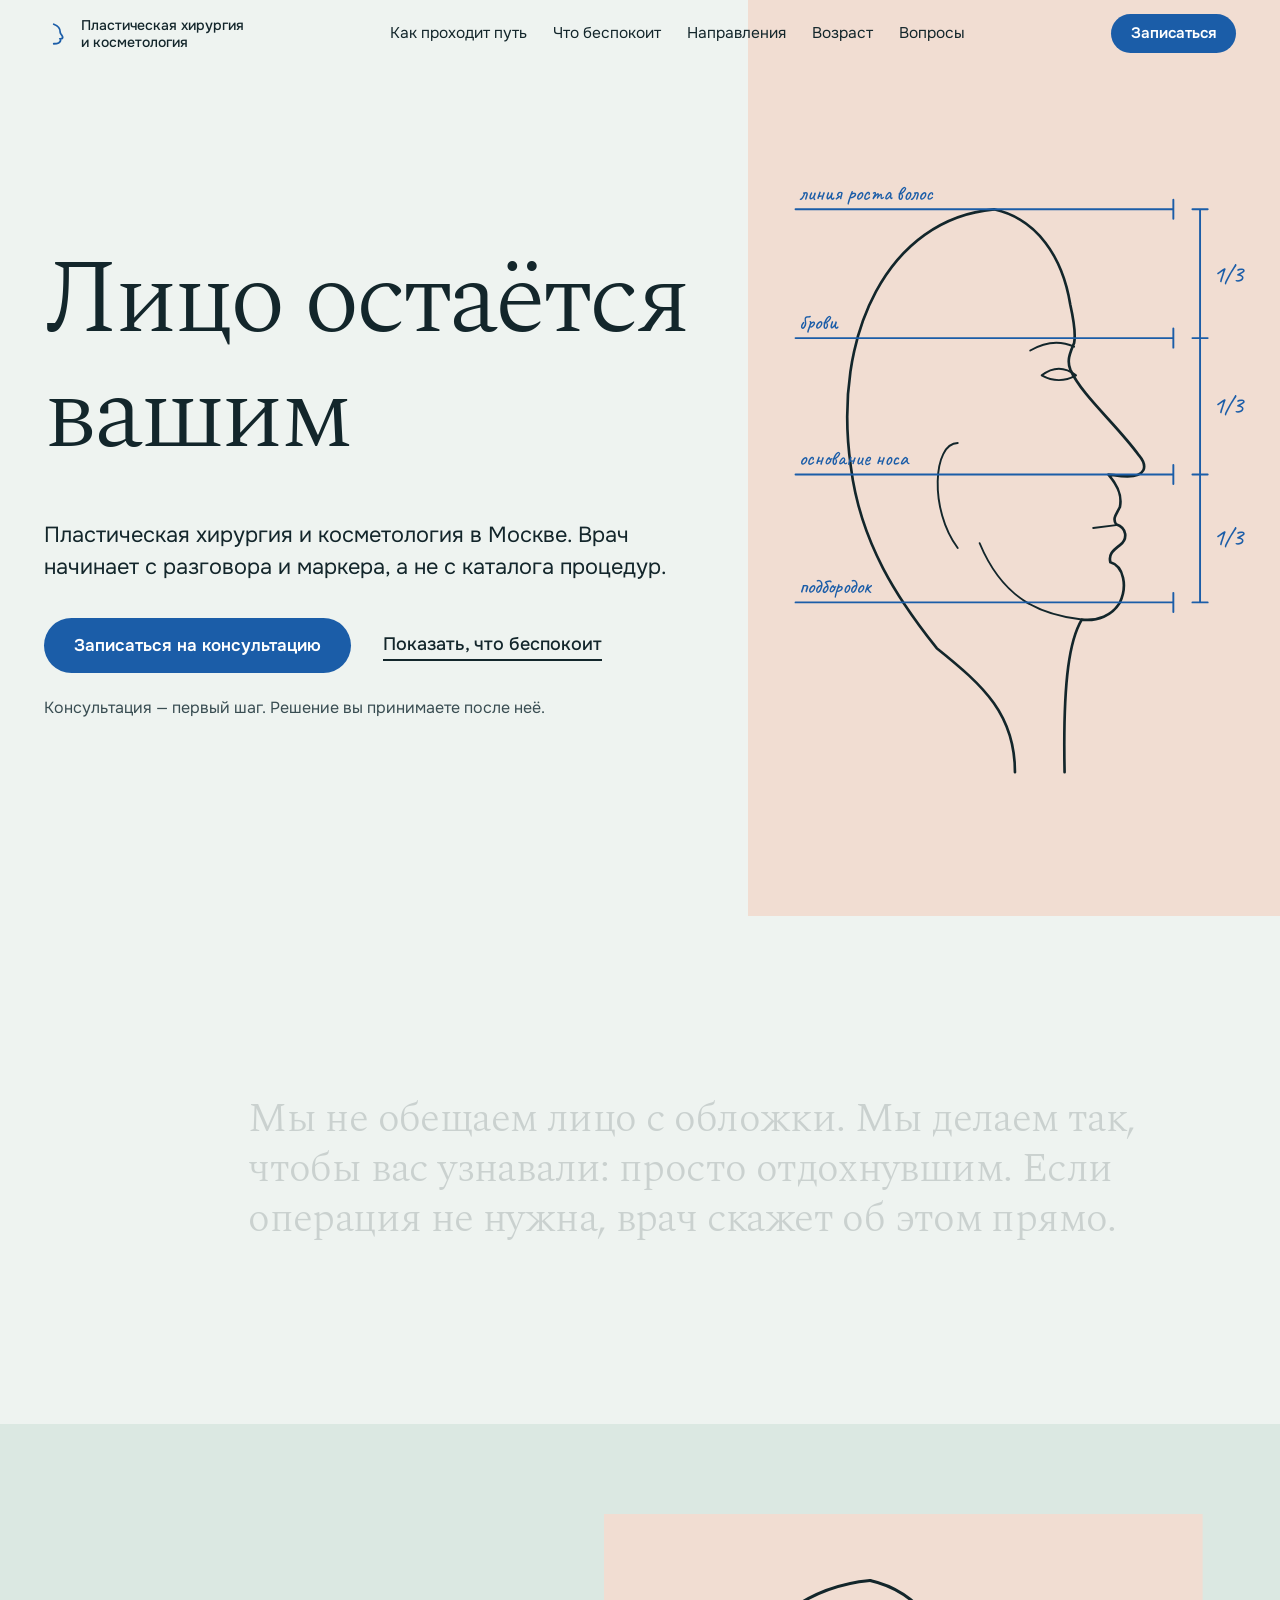
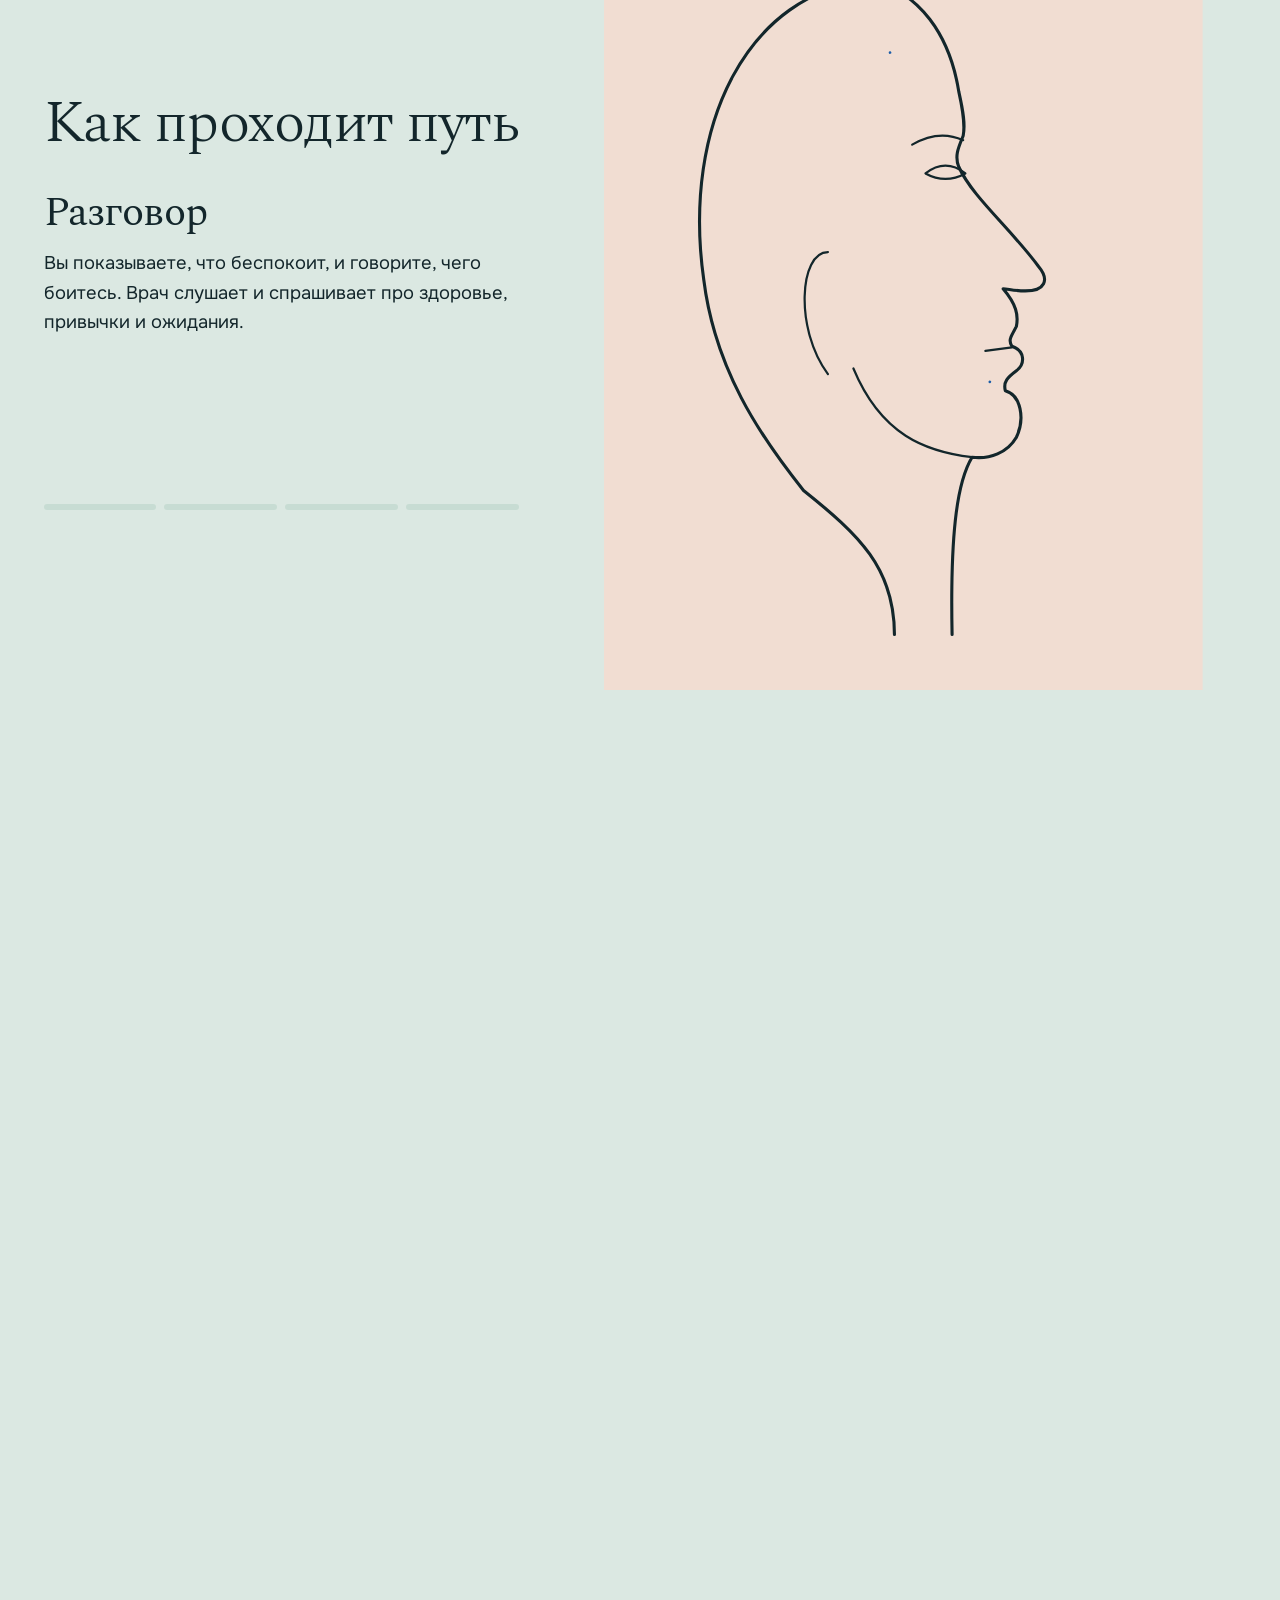
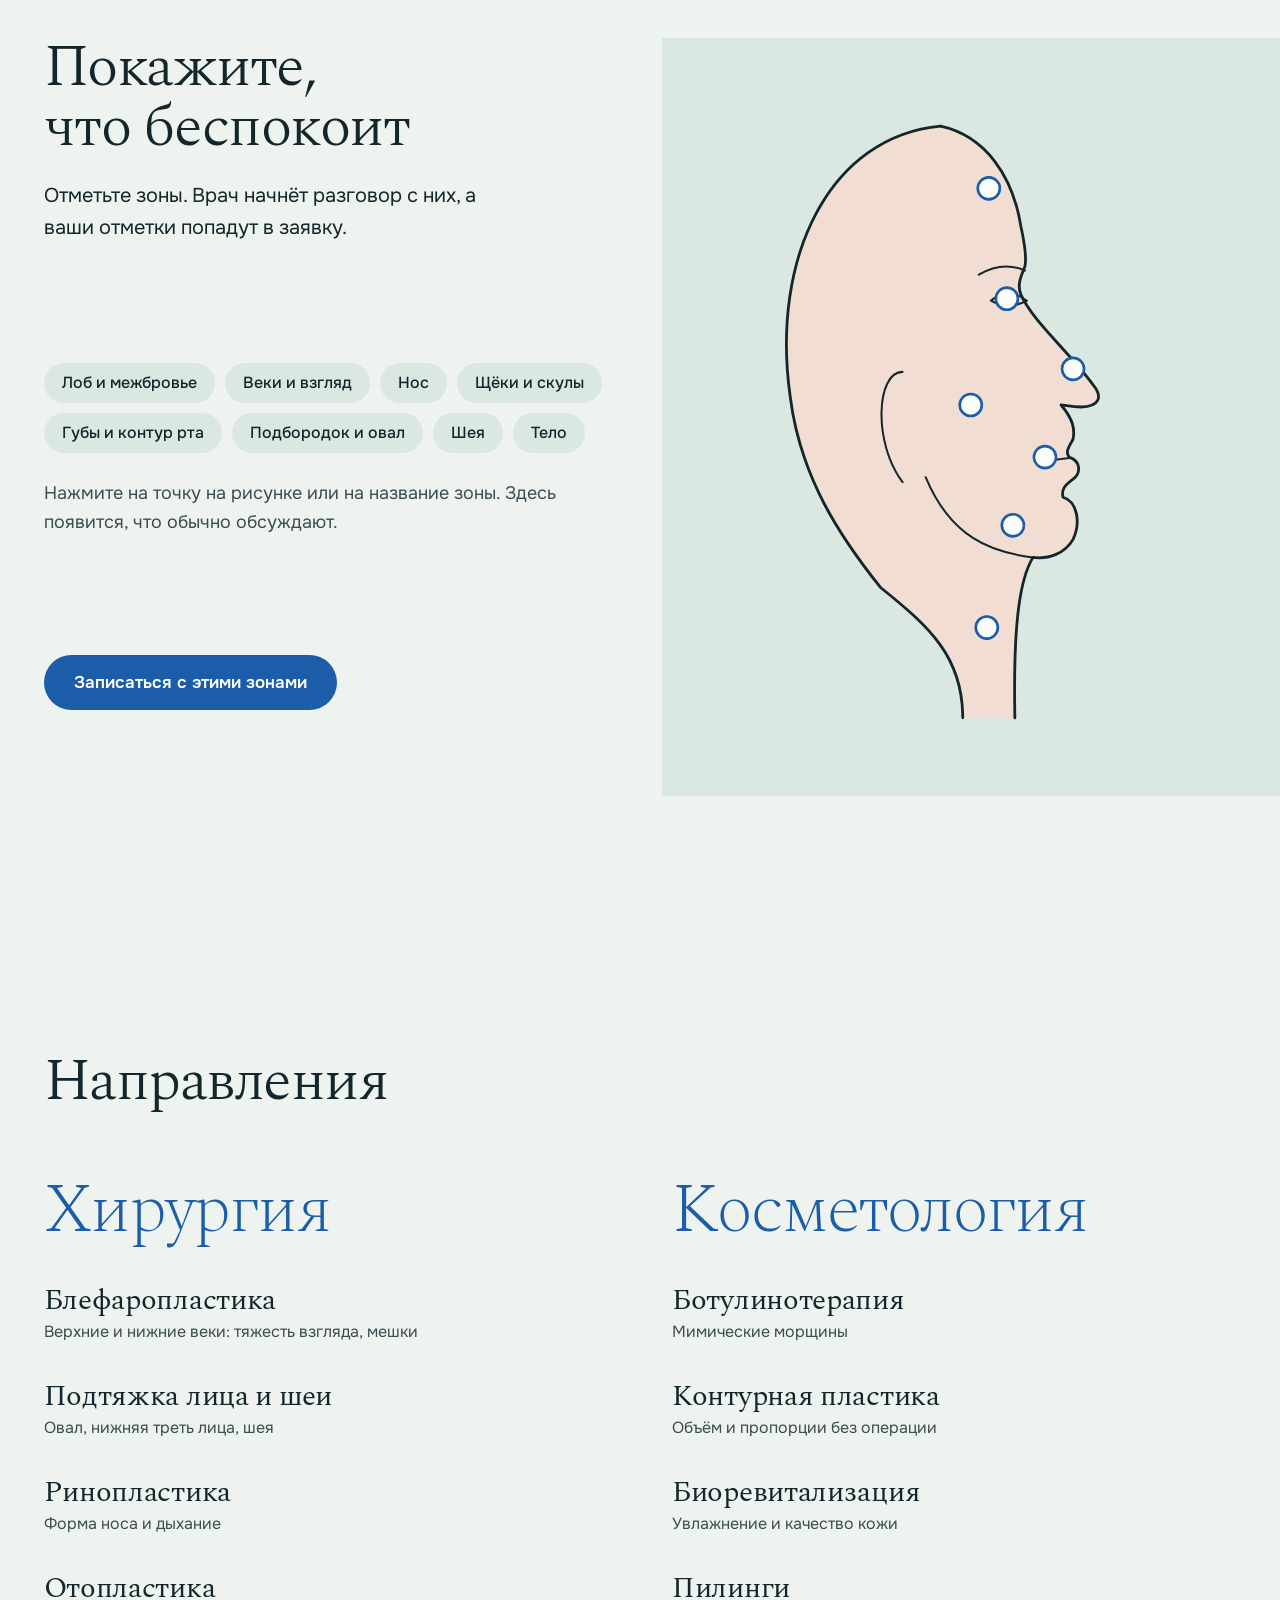
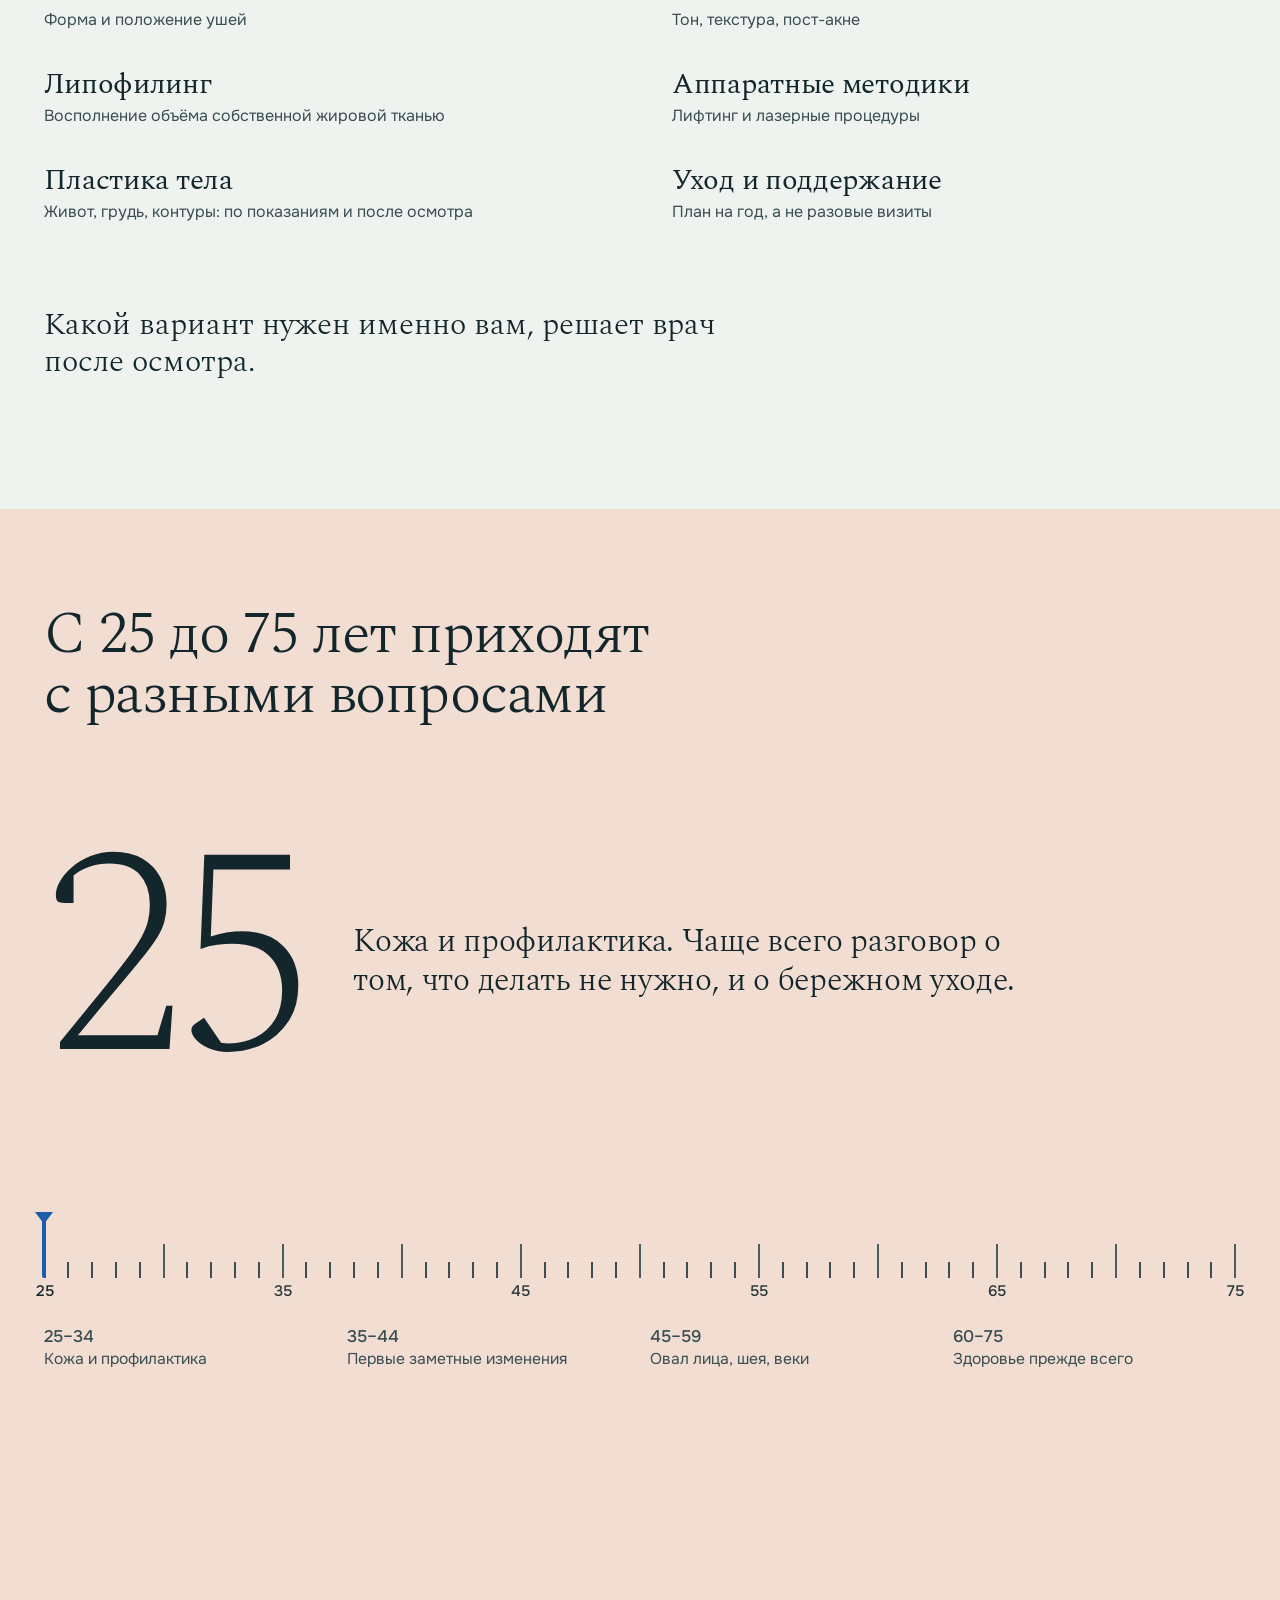
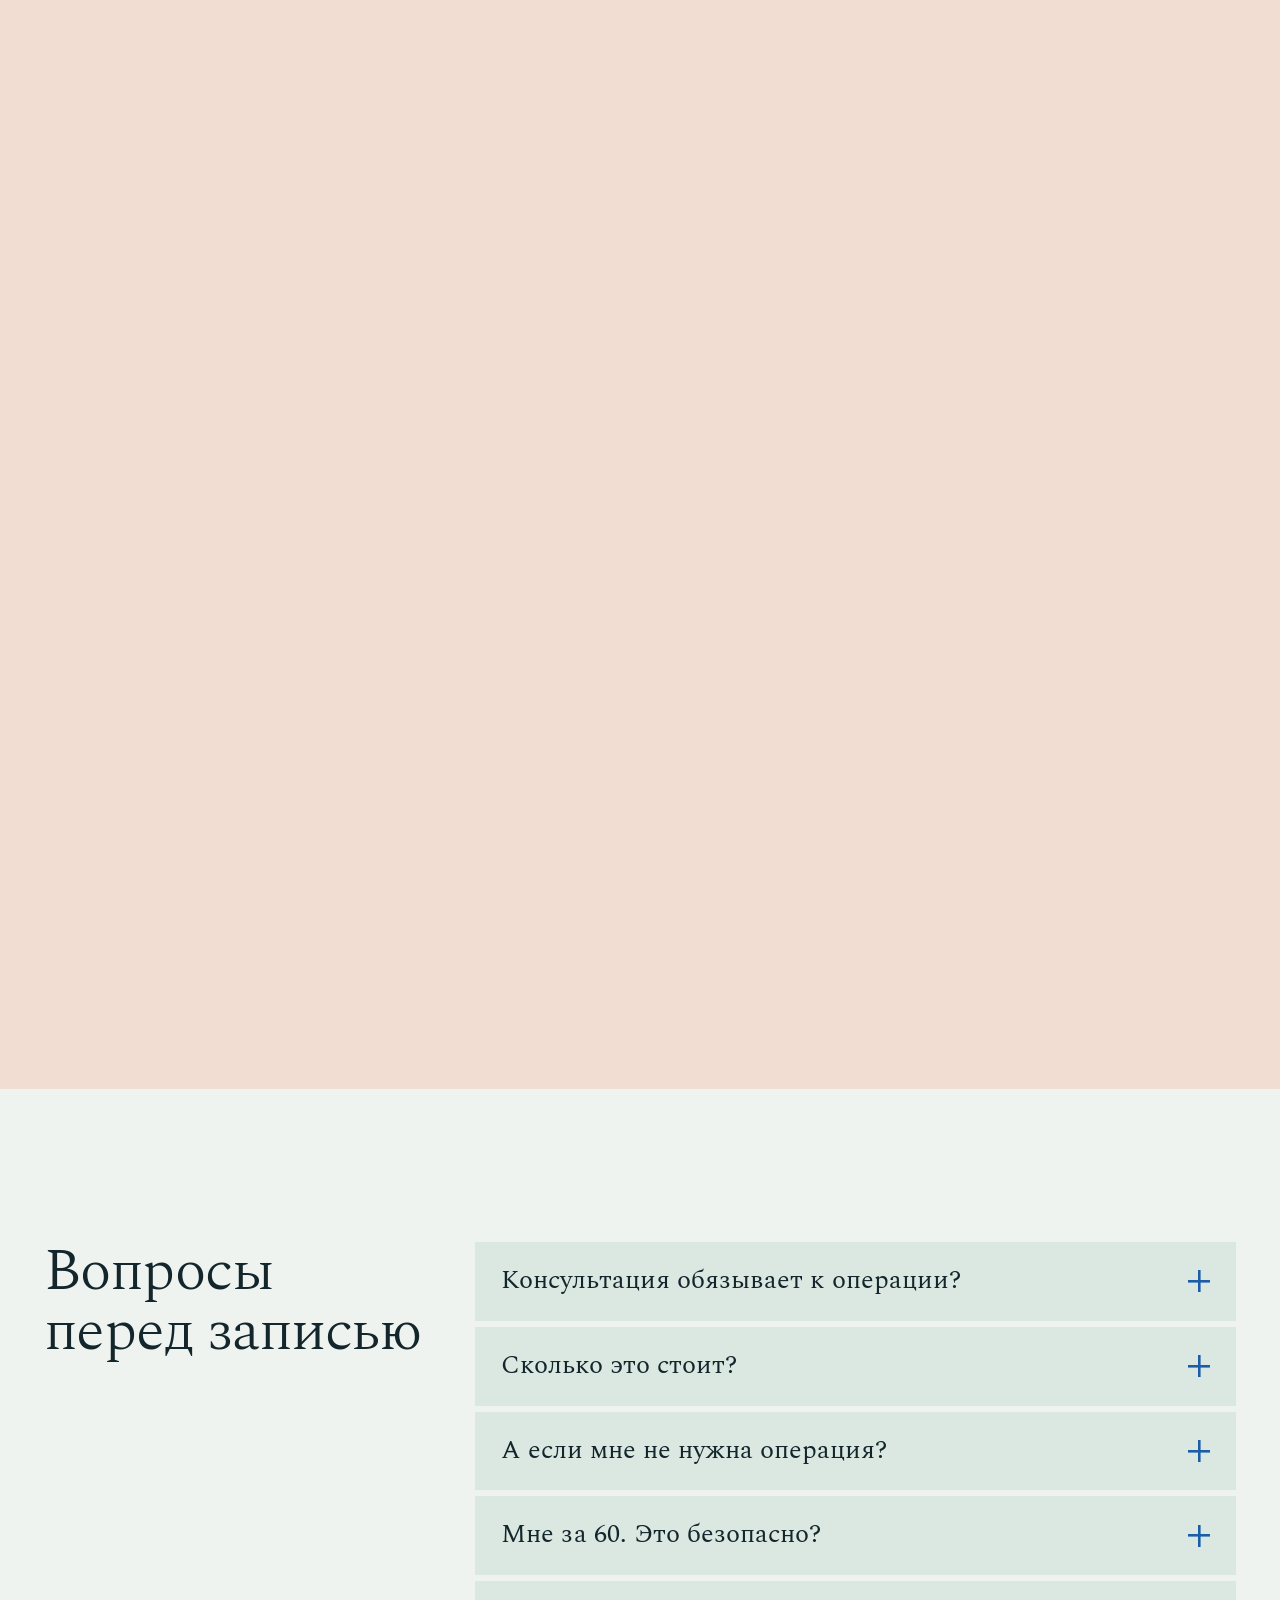
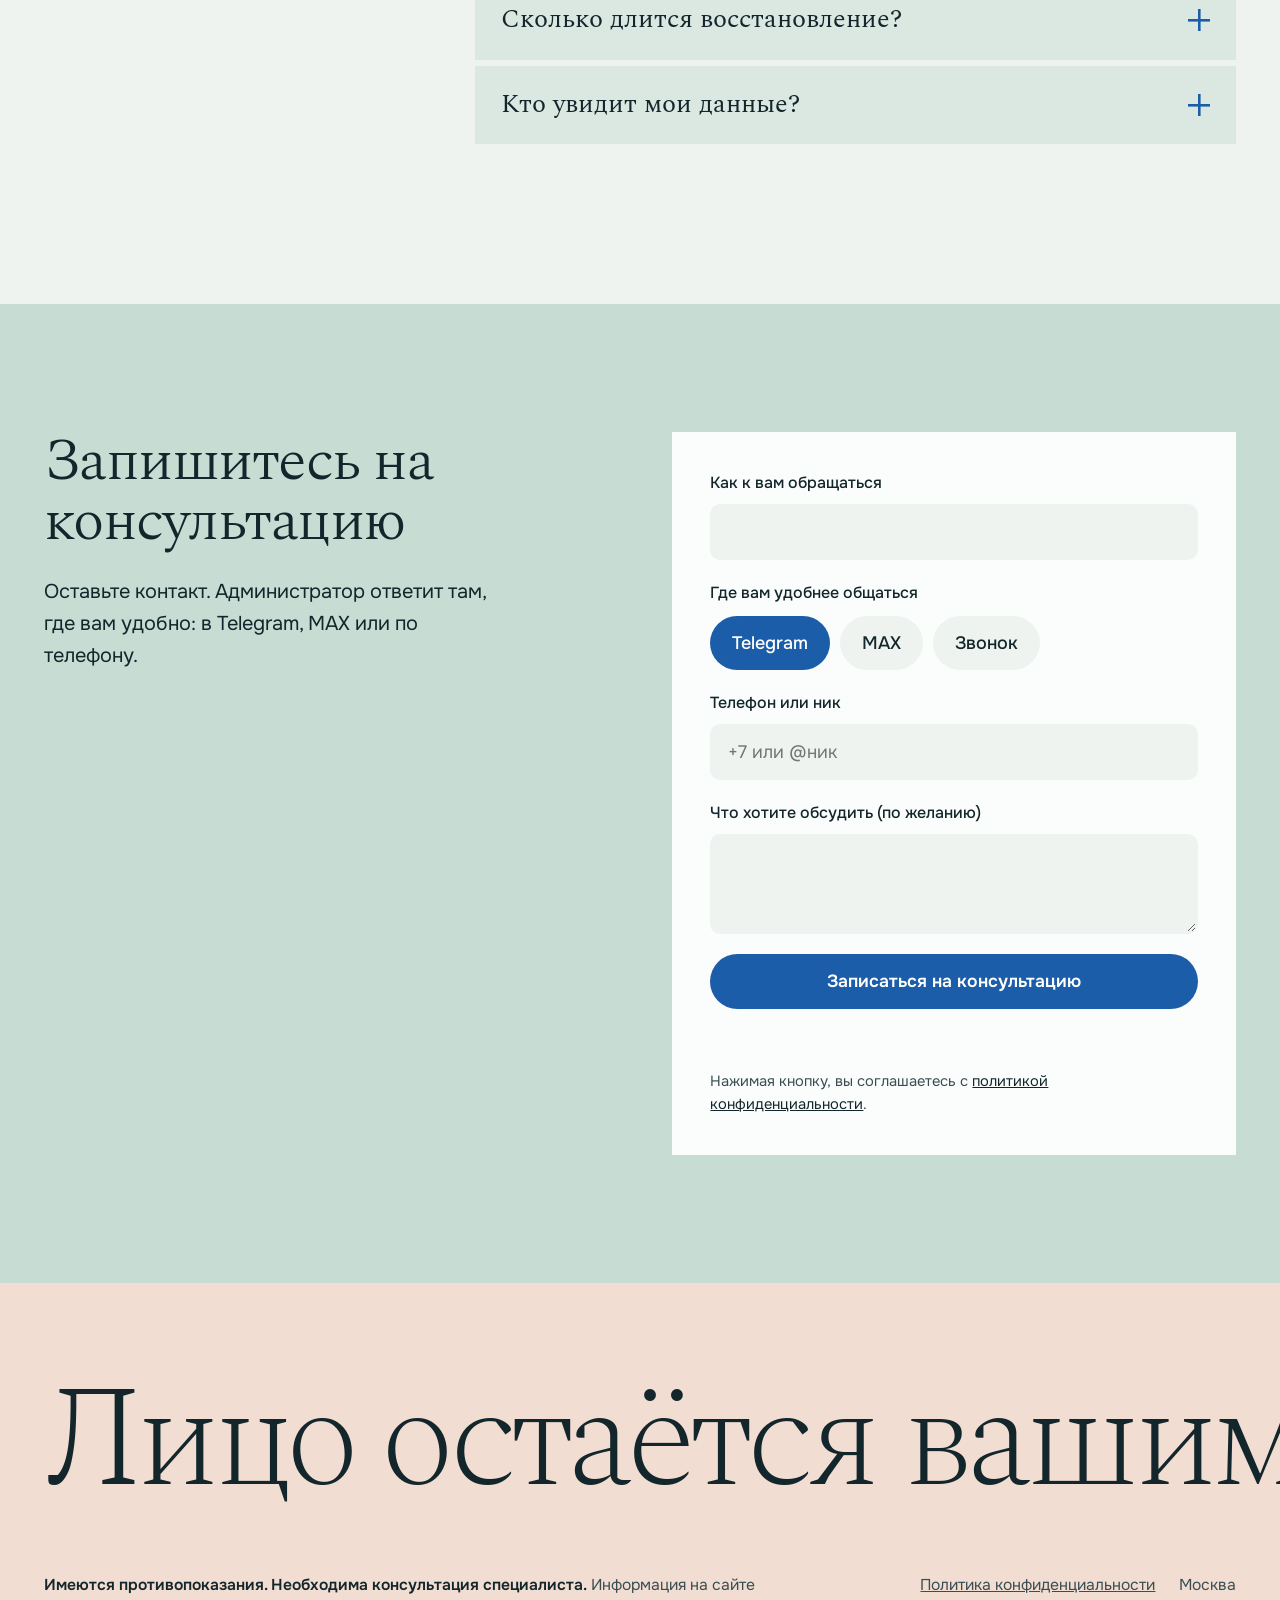
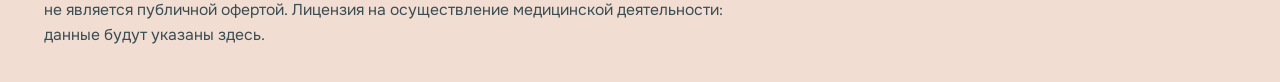
==== index.html @ 81508e89 "init: landing for plastic surgery and cosmetology, Moscow" ====
<!doctype html>
<html lang="ru">
<head>
<meta charset="utf-8">
<meta name="viewport" content="width=device-width, initial-scale=1">
<title>Пластическая хирургия и косметология в Москве</title>
<meta name="description" content="Пластическая хирургия и косметология в Москве. Консультация врача: разговор, разметка, план. Решение вы принимаете после неё. Запись в Telegram, MAX или по телефону.">
<meta property="og:title" content="Лицо остаётся вашим — пластическая хирургия и косметология, Москва">
<meta property="og:description" content="Врач начинает с разговора и маркера, а не с каталога процедур. Запишитесь на консультацию.">
<meta property="og:type" content="website">
<meta name="theme-color" content="#eef3f0">
<link rel="icon" href="data:image/svg+xml,%3Csvg xmlns='http://www.w3.org/2000/svg' viewBox='0 0 32 32'%3E%3Crect width='32' height='32' fill='%23f1ddd2'/%3E%3Cpath d='M12 4c6 2 8 6 8 10 0 2 3 4 3 6s-2 2-3 2c1 2 0 4-2 5s-4 1-6 1' fill='none' stroke='%231b5da8' stroke-width='2.4' stroke-linecap='round'/%3E%3C/svg%3E">
<link rel="preconnect" href="https://fonts.googleapis.com">
<link rel="preconnect" href="https://fonts.gstatic.com" crossorigin>
<link href="https://fonts.googleapis.com/css2?family=Caveat:wght@500&family=Onest:wght@400;500;600&family=Spectral:wght@200;300;400&display=swap" rel="stylesheet">
<link rel="stylesheet" href="styles.css">
</head>
<body>

<header class="bar" id="bar">
  <a class="bar__mark" href="#top" aria-label="Пластическая хирургия и косметология, на главную">
    <svg viewBox="0 0 32 32" width="26" height="26" aria-hidden="true"><path d="M12 4c6 2 8 6 8 10 0 2 3 4 3 6s-2 2-3 2c1 2 0 4-2 5s-4 1-6 1" fill="none" stroke="currentColor" stroke-width="2.2" stroke-linecap="round"/></svg>
    <span>Пластическая хирургия<br>и косметология</span>
  </a>
  <nav class="bar__nav" aria-label="Разделы">
    <a href="#path">Как проходит путь</a><a href="#zones">Что беспокоит</a><a href="#services">Направления</a><a href="#ages">Возраст</a><a href="#faq">Вопросы</a>
  </nav>
  <a class="btn btn--sm" href="#contact">Записаться</a>
</header>

<main>

<!-- ============ HERO ============ -->
<section class="hero" id="top">
  <div class="hero__field" aria-hidden="true"></div>
  <div class="hero__text">
    <h1 class="hero__title" aria-label="Лицо остаётся вашим">
      <span class="w"><span style="--i:0">Лицо</span></span> <span class="w"><span style="--i:1">остаётся</span></span> <span class="w"><span style="--i:2">вашим</span></span>
    </h1>
    <p class="hero__lead">Пластическая хирургия и косметология в Москве. Врач начинает с разговора и маркера, а не с каталога процедур.</p>
    <div class="hero__act">
      <a class="btn" href="#contact" data-mag>Записаться на консультацию</a>
      <a class="lnk" href="#zones">Показать, что беспокоит</a>
    </div>
    <p class="hero__fine">Консультация — первый шаг. Решение вы принимаете после неё.</p>
  </div>
  <div class="hero__fig" id="heroFig">
    <svg class="face face--hero" viewBox="60 90 540 700" role="img" aria-label="Контур профиля лица, на котором врач размечает пропорции маркером">
      <g class="skinline"><path class="ln ln--main" pathLength="1" d="M300 150 C345 160 372 200 380 250 C384 268 386 280 384 290 C380 300 376 308 380 318 C392 345 428 375 452 408 C462 420 458 430 440 430 C430 430 424 428 420 428 C432 442 434 452 432 462 C428 470 424 474 428 480 C440 484 440 496 432 502 C424 508 420 512 422 520 C436 524 440 545 432 562 C424 576 408 582 392 580 C380 600 372 640 374 740"/><path class="ln " pathLength="1" d="M300 150 C190 160 130 280 150 420 C160 500 200 560 240 610 C290 650 322 680 322 740"/><path class="ln ln--fine" pathLength="1" d="M392 580 C350 575 310 560 285 500"/><path class="ln ln--fine" pathLength="1" d="M262 395 C236 395 232 465 262 505"/><path class="ln ln--fine" pathLength="1" d="M350 324 q18 -14 36 0 q-18 10 -36 0"/><path class="ln ln--fine" pathLength="1" d="M338 298 q24 -14 46 -4"/><path class="ln ln--fine" pathLength="1" d="M404 484 L428 481"/></g>
      <g class="marks" fill="none" stroke="var(--marker)" stroke-width="2" stroke-linecap="round">
        <g class="m m1"><path class="d" pathLength="1" d="M92 150H488M488 140v20"/><text x="96" y="140">линия роста волос</text></g>
        <g class="m m2"><path class="d" pathLength="1" d="M92 285H488M488 275v20"/><text x="96" y="275">брови</text></g>
        <g class="m m3"><path class="d" pathLength="1" d="M92 428H488M488 418v20"/><text x="96" y="418">основание носа</text></g>
        <g class="m m4"><path class="d" pathLength="1" d="M92 562H488M488 552v20"/><text x="96" y="552">подбородок</text></g>
        <g class="m m5"><path class="d" pathLength="1" d="M516 150V562M508 150h16M508 285h16M508 428h16M508 562h16"/>
          <text x="530" y="226" class="nt">1/3</text><text x="530" y="364" class="nt">1/3</text><text x="530" y="502" class="nt">1/3</text></g>
      </g>
    </svg>
  </div>
</section>

<!-- ============ MANIFEST ============ -->
<section class="manifest" aria-label="Подход">
  <p class="manifest__text" id="manifest">Мы не обещаем лицо с обложки. Мы делаем так, чтобы вас узнавали: просто отдохнувшим. Если операция не нужна, врач скажет об этом прямо.</p>
</section>

<!-- ============ PATH (pinned scene) ============ -->
<section class="path" id="path" aria-labelledby="pathH">
  <div class="path__stick">
    <div class="path__txt">
      <h2 id="pathH" class="h2">Как проходит путь</h2>
      <ol class="psteps" id="psteps">
        <li class="pstep on" data-i="0"><h3>Разговор</h3><p>Вы показываете, что беспокоит, и говорите, чего боитесь. Врач слушает и спрашивает про здоровье, привычки и ожидания.</p></li>
        <li class="pstep" data-i="1"><h3>Разметка и план</h3><p>Врач оценивает пропорции лица и рисует маркером, что и как можно изменить. Вы видите план до решения. Если подойдёт более мягкий вариант, врач предложит его.</p></li>
        <li class="pstep" data-i="2"><h3>Операция или процедура</h3><p>Доступы по возможности прячем в естественных складках. Подробности зависят от вмешательства, их объясняет врач на консультации.</p></li>
        <li class="pstep" data-i="3"><h3>Восстановление</h3><p>После вмешательства врач назначает осмотры и остаётся на связи. Вы знаете, что можно и чего нельзя, и к кому идти с вопросом.</p></li>
      </ol>
      <div class="pnav" id="pnav" aria-hidden="true"><i></i><i></i><i></i><i></i></div>
    </div>
    <div class="path__fig">
      <svg class="face face--path" viewBox="60 90 540 700" role="img" aria-label="Профиль лица с пометками врача: что беспокоит, разметка, места доступа, график осмотров">
        <rect class="pskin" x="60" y="90" width="540" height="700"/>
        <g class="skinline"><path class="ln ln--main" pathLength="1" d="M300 150 C345 160 372 200 380 250 C384 268 386 280 384 290 C380 300 376 308 380 318 C392 345 428 375 452 408 C462 420 458 430 440 430 C430 430 424 428 420 428 C432 442 434 452 432 462 C428 470 424 474 428 480 C440 484 440 496 432 502 C424 508 420 512 422 520 C436 524 440 545 432 562 C424 576 408 582 392 580 C380 600 372 640 374 740"/><path class="ln " pathLength="1" d="M300 150 C190 160 130 280 150 420 C160 500 200 560 240 610 C290 650 322 680 322 740"/><path class="ln ln--fine" pathLength="1" d="M392 580 C350 575 310 560 285 500"/><path class="ln ln--fine" pathLength="1" d="M262 395 C236 395 232 465 262 505"/><path class="ln ln--fine" pathLength="1" d="M350 324 q18 -14 36 0 q-18 10 -36 0"/><path class="ln ln--fine" pathLength="1" d="M338 298 q24 -14 46 -4"/><path class="ln ln--fine" pathLength="1" d="M404 484 L428 481"/></g>
        <g fill="none" stroke="var(--marker)" stroke-width="2.4" stroke-linecap="round" stroke-linejoin="round">
          <!-- шаг 1: что беспокоит -->
          <g class="ov" data-k="0">
            <path class="d" pathLength="1" d="M318 215c-30 4-52 30-46 52 6 20 50 24 92 18 40-6 48-30 34-48-14-18-56-30-80-22z"/>
            <path class="d" pathLength="1" d="M356 520c-26 14-18 56 14 70 30 12 62-6 62-38 0-22-14-34-24-40"/>
            <path class="d" pathLength="1" d="M236 308C190 296 160 280 138 252"/><path class="d" pathLength="1" d="M138 252l4 22M138 252l22 6"/>
            <text class="nt" x="86" y="238">вот это</text>
            <text class="nt" x="86" y="262">беспокоит</text>
          </g>
          <!-- шаг 2: разметка -->
          <g class="ov" data-k="1">
            <path class="d" pathLength="1" d="M92 150H488M92 285H488M92 428H488M92 562H488"/>
            <path class="d" pathLength="1" d="M380 318L404 760"/>
            <path class="d" pathLength="1" d="M360 540C330 500 318 450 330 390"/><path class="d" pathLength="1" d="M330 390l-4 20M330 390l16 12"/>
            <path class="d" pathLength="1" d="M404 584C380 590 350 580 320 560"/>
            <text class="nt" x="96" y="418">вектор подъёма</text>
            <text class="nt" x="440" y="640">ось профиля</text>
          </g>
          <!-- шаг 3: места доступа -->
          <g class="ov" data-k="2" stroke-width="3.4">
            <path class="d" pathLength="1" d="M344 303c14-10 30-12 46-4"/>
            <path class="d" pathLength="1" d="M270 392c-12 20-14 60 0 96"/>
            <path class="d" pathLength="1" d="M352 590c18 4 34 4 48-2"/>
            <path class="d" pathLength="1" stroke-width="1.8" d="M268 470H150M344 296L214 196M376 592L214 690"/>
            <text class="nt" x="84" y="498">за ухом</text>
            <text class="nt" x="96" y="186">в складке века</text>
            <text class="nt" x="104" y="716">под подбородком</text>
          </g>
          <!-- шаг 4: восстановление -->
          <g class="ov" data-k="3">
            <path class="d" pathLength="1" d="M96 744H560"/>
            <path class="d" pathLength="1" d="M112 732v24M268 732v24M424 732v24M552 732v24"/>
            <text class="nt" x="104" y="722">первые дни</text>
            <text class="nt" x="250" y="722">две недели</text>
            <text class="nt" x="410" y="722">месяц</text>
            <text class="nt" x="520" y="722">позже</text>
            <text class="nt" x="104" y="782">осмотры по плану врача</text>
          </g>
        </g>
      </svg>
    </div>
  </div>
</section>

<!-- ============ ZONES (live) ============ -->
<section class="zones" id="zones" aria-labelledby="zonesH">
  <div class="zones__intro">
    <h2 id="zonesH" class="h2">Покажите, что беспокоит</h2>
    <p class="lede">Отметьте зоны. Врач начнёт разговор с них, а ваши отметки попадут в заявку.</p>
  </div>
  <div class="zones__map">
    <svg class="face face--zones" viewBox="60 90 540 700" role="group" aria-label="Карта зон лица">
      <path class="skinfill" d="M300 150 C345 160 372 200 380 250 C384 268 386 280 384 290 C380 300 376 308 380 318 C392 345 428 375 452 408 C462 420 458 430 440 430 C430 430 424 428 420 428 C432 442 434 452 432 462 C428 470 424 474 428 480 C440 484 440 496 432 502 C424 508 420 512 422 520 C436 524 440 545 432 562 C424 576 408 582 392 580 C380 600 372 640 374 740 L322 740 C322 680 290 650 240 610 C200 560 160 500 150 420 C130 280 190 160 300 150Z"/>
      <g class="skinline"><path class="ln ln--main" pathLength="1" d="M300 150 C345 160 372 200 380 250 C384 268 386 280 384 290 C380 300 376 308 380 318 C392 345 428 375 452 408 C462 420 458 430 440 430 C430 430 424 428 420 428 C432 442 434 452 432 462 C428 470 424 474 428 480 C440 484 440 496 432 502 C424 508 420 512 422 520 C436 524 440 545 432 562 C424 576 408 582 392 580 C380 600 372 640 374 740"/><path class="ln " pathLength="1" d="M300 150 C190 160 130 280 150 420 C160 500 200 560 240 610 C290 650 322 680 322 740"/><path class="ln ln--fine" pathLength="1" d="M392 580 C350 575 310 560 285 500"/><path class="ln ln--fine" pathLength="1" d="M262 395 C236 395 232 465 262 505"/><path class="ln ln--fine" pathLength="1" d="M350 324 q18 -14 36 0 q-18 10 -36 0"/><path class="ln ln--fine" pathLength="1" d="M338 298 q24 -14 46 -4"/><path class="ln ln--fine" pathLength="1" d="M404 484 L428 481"/></g>
      <g id="hot"></g>
    </svg>
  </div>
  <div class="zones__panel">
    <div class="chips" id="chips" role="group" aria-label="Зоны"></div>
    <div class="zinfo" id="zinfo" aria-live="polite"></div>
    <a class="btn" href="#contact" id="zgo">Записаться с этими зонами</a>
  </div>
</section>

<!-- ============ SERVICES ============ -->
<section class="services" id="services" aria-labelledby="srvH">
  <h2 id="srvH" class="h2 services__h">Направления</h2>
  <div class="srv srv--a">
    <h3 class="srv__t">Хирургия</h3>
    <ul class="rows">
      <li><span class="rt">Блефаропластика</span><span class="rd">Верхние и нижние веки: тяжесть взгляда, мешки</span></li>
      <li><span class="rt">Подтяжка лица и шеи</span><span class="rd">Овал, нижняя треть лица, шея</span></li>
      <li><span class="rt">Ринопластика</span><span class="rd">Форма носа и дыхание</span></li>
      <li><span class="rt">Отопластика</span><span class="rd">Форма и положение ушей</span></li>
      <li><span class="rt">Липофилинг</span><span class="rd">Восполнение объёма собственной жировой тканью</span></li>
      <li><span class="rt">Пластика тела</span><span class="rd">Живот, грудь, контуры: по показаниям и после осмотра</span></li>
    </ul>
  </div>
  <div class="srv srv--b">
    <h3 class="srv__t">Косметология</h3>
    <ul class="rows">
      <li><span class="rt">Ботулинотерапия</span><span class="rd">Мимические морщины</span></li>
      <li><span class="rt">Контурная пластика</span><span class="rd">Объём и пропорции без операции</span></li>
      <li><span class="rt">Биоревитализация</span><span class="rd">Увлажнение и качество кожи</span></li>
      <li><span class="rt">Пилинги</span><span class="rd">Тон, текстура, пост-акне</span></li>
      <li><span class="rt">Аппаратные методики</span><span class="rd">Лифтинг и лазерные процедуры</span></li>
      <li><span class="rt">Уход и поддержание</span><span class="rd">План на год, а не разовые визиты</span></li>
    </ul>
  </div>
  <p class="services__note">Какой вариант нужен именно вам, решает врач после осмотра.</p>
</section>

<!-- ============ AGES (scroll ruler) ============ -->
<section class="ages" id="ages" aria-labelledby="agesH">
  <div class="ages__stick">
    <h2 id="agesH" class="h2 ages__h">С 25 до 75 лет приходят с разными вопросами</h2>
    <div class="ages__body">
      <p class="ages__num" id="agesNum" aria-hidden="true">25</p>
      <div class="ages__says" id="agesSays">
        <p class="ages__t" id="agesT"></p>
      </div>
    </div>
    <div class="ruler" id="ruler" aria-hidden="true"><div class="ruler__ticks" id="ticks"></div><div class="ruler__needle" id="needle"></div></div>
    <ul class="ages__list">
      <li><b>25–34</b> Кожа и профилактика</li>
      <li><b>35–44</b> Первые заметные изменения</li>
      <li><b>45–59</b> Овал лица, шея, веки</li>
      <li><b>60–75</b> Здоровье прежде всего</li>
    </ul>
  </div>
</section>

<!-- ============ FAQ ============ -->
<section class="faq" id="faq" aria-labelledby="faqH">
  <h2 id="faqH" class="h2">Вопросы перед записью</h2>
  <div class="faq__list">
    <details><summary>Консультация обязывает к операции?</summary><p>Нет. Врач осматривает, объясняет варианты и называет стоимость. Решение вы принимаете сами, и торопиться не нужно.</p></details>
    <details><summary>Сколько это стоит?</summary><p>Стоимость зависит от объёма работы и называется после осмотра. Цену «по фотографии» мы не называем: без осмотра она будет неточной.</p></details>
    <details><summary>А если мне не нужна операция?</summary><p>Врач скажет об этом прямо. Часто достаточно косметологии, наблюдения или просто другого ухода.</p></details>
    <details><summary>Мне за 60. Это безопасно?</summary><p>Перед любым вмешательством врач оценивает здоровье и при необходимости просит пройти обследование. Возраст сам по себе не повод отказывать, но и не повод спешить.</p></details>
    <details><summary>Сколько длится восстановление?</summary><p>Это зависит от вмешательства и от вас. На консультации врач объяснит, сколько времени стоит запланировать и какие ограничения будут.</p></details>
    <details><summary>Кто увидит мои данные?</summary><p>Только врач и администратор. Фотографии пациентов не публикуются без письменного согласия.</p></details>
  </div>
</section>

<!-- ============ CONTACT ============ -->
<section class="contact" id="contact" aria-labelledby="contactH">
  <div class="contact__l">
    <h2 id="contactH" class="h2">Запишитесь на консультацию</h2>
    <p class="lede">Оставьте контакт. Администратор ответит там, где вам удобно: в Telegram, MAX или по телефону.</p>
    <p class="zsum" id="zsum" hidden></p>
  </div>
  <form class="form" id="leadForm" novalidate>
    <input type="text" name="_gotcha" style="display:none" tabindex="-1" autocomplete="off">
    <input type="hidden" name="zones" id="zonesField">
    <label class="fld"><span>Как к вам обращаться</span><input type="text" name="name" required autocomplete="given-name"></label>
    <fieldset class="via">
      <legend>Где вам удобнее общаться</legend>
      <label><input type="radio" name="via" value="Telegram" checked><span>Telegram</span></label>
      <label><input type="radio" name="via" value="MAX"><span>MAX</span></label>
      <label><input type="radio" name="via" value="Звонок"><span>Звонок</span></label>
    </fieldset>
    <label class="fld"><span>Телефон или ник</span><input type="text" name="phone" required autocomplete="tel" placeholder="+7 или @ник"></label>
    <label class="fld"><span>Что хотите обсудить (по желанию)</span><textarea name="note" rows="3"></textarea></label>
    <button class="btn btn--full" type="submit">Записаться на консультацию</button>
    <p class="note" id="formMsg" role="status"></p>
    <p class="note">Нажимая кнопку, вы соглашаетесь с <a href="privacy.html">политикой конфиденциальности</a>.</p>
  </form>
</section>
</main>

<footer class="foot">
  <p class="foot__big" aria-hidden="true">Лицо остаётся вашим</p>
  <div class="foot__row">
    <p class="foot__legal"><strong>Имеются противопоказания. Необходима консультация специалиста.</strong> Информация на сайте не является публичной офертой. Лицензия на осуществление медицинской деятельности: данные будут указаны здесь.</p>
    <p class="foot__links"><a href="privacy.html">Политика конфиденциальности</a> <span>Москва</span></p>
  </div>
</footer>

<script src="script.js"></script>
</body>
</html>
---- styles.css ----
:root{
  --ground:#eef3f0; --mint:#dbe8e2; --deep:#c7dcd3; --skin:#f1ddd2; --white:#fbfdfc;
  --ink:#13262b; --ink2:#394d52; --marker:#1b5da8; --marker-d:#134784;
  --m:clamp(18px,3.4vw,52px);
  --serif:'Spectral',Georgia,serif; --sans:'Onest',system-ui,sans-serif; --hand:'Caveat',cursive;
  --ease:cubic-bezier(.16,1,.3,1);
}
*{box-sizing:border-box;margin:0}
html{scroll-behavior:smooth;-webkit-text-size-adjust:100%}
body{background:var(--ground);color:var(--ink);font:400 1.125rem/1.6 var(--sans);overflow-x:hidden}
a{color:inherit}
img,svg{display:block;max-width:100%}
::selection{background:var(--marker);color:#fff}
:focus-visible{outline:3px solid var(--marker);outline-offset:3px;border-radius:4px}
.h2{font:300 clamp(2.2rem,4.6vw,4.6rem)/1.02 var(--serif);letter-spacing:-.025em;text-wrap:balance}
.lede{font-size:1.25rem;max-width:34ch;color:var(--ink)}

/* buttons */
.btn{display:inline-block;background:var(--marker);color:#fff;font:600 1.0625rem/1 var(--sans);padding:19px 30px;border-radius:999px;text-decoration:none;border:0;cursor:pointer;transition:background .25s,transform .35s var(--ease)}
.btn:hover{background:var(--marker-d);transform:translateY(-2px)}
.btn:active{transform:scale(.97)}
.btn--sm{padding:12px 20px;font-size:.95rem}
.btn--full{width:100%;font-size:1.1rem}
.btn[disabled]{opacity:.6;cursor:wait}
.lnk{font-weight:500;text-decoration:none;background:linear-gradient(currentColor,currentColor) 0 100%/100% 2px no-repeat;padding-bottom:3px;transition:background-size .5s var(--ease)}
.lnk:hover{background-size:0 2px;background-position:100% 100%}

/* header */
.bar{position:fixed;inset:0 0 auto 0;z-index:30;display:flex;align-items:center;justify-content:space-between;gap:24px;padding:14px var(--m);transition:background .3s}
.bar.scrolled{background:var(--ground)}
.bar__mark{display:flex;align-items:center;gap:11px;text-decoration:none;font:500 .875rem/1.2 var(--sans);color:var(--ink);flex-shrink:0}
.bar__mark svg{color:var(--marker)}
.bar__nav{display:flex;gap:26px;min-width:0}
.bar__nav a{font-size:.97rem;text-decoration:none;white-space:nowrap;padding:6px 0;background:linear-gradient(var(--marker),var(--marker)) 0 100%/0 2px no-repeat;transition:background-size .4s var(--ease)}
.bar__nav a:hover{background-size:100% 2px}
@media(max-width:1100px){.bar__nav{display:none}}
@media(max-width:380px){.bar__mark span{display:none}}

/* hero */
.hero{position:relative;min-height:100svh;display:grid;grid-template-columns:minmax(0,7fr) minmax(0,5fr);align-items:center;padding:96px 0 40px var(--m)}
.hero__field{position:absolute;top:0;right:0;bottom:0;width:41.6%;background:var(--skin)}
.hero__text{position:relative;z-index:2;padding-right:2vw}
.hero__title{font:300 clamp(3.1rem,8.2vw,9rem)/.95 var(--serif);letter-spacing:-.035em;margin:0 0 clamp(24px,3vw,44px)}
.w{display:inline-block;overflow:hidden;vertical-align:top;padding:0 .04em .14em;margin:0 -.04em}
.w>span{display:inline-block}
.hero__lead{font-size:clamp(1.2rem,1.7vw,1.5rem);line-height:1.5;max-width:30em;margin-bottom:34px}
.hero__act{display:flex;flex-wrap:wrap;align-items:center;gap:20px 32px;margin-bottom:22px}
.hero__fine{font-size:1rem;color:var(--ink2)}
.hero__fig{position:relative;z-index:1;display:flex;justify-content:center}
.face{height:min(calc(100svh - 120px),880px);width:auto;max-width:100%;overflow:visible}
.skinline .ln{fill:none;stroke:var(--ink);stroke-width:2.8;stroke-linecap:round;stroke-linejoin:round}
.skinline .ln--fine{stroke-width:2}
.marks text,.ov text{font:500 22px var(--hand);fill:var(--marker);stroke:none}
.marks .nt{font-size:26px}
.ov text.nt{font-size:25px}
@media(max-width:900px){
  .hero{grid-template-columns:1fr;padding:92px var(--m) 0;align-items:start}
  .hero__field{display:none}
  .hero__text{padding:0}
  .hero__fig{background:var(--skin);margin:36px calc(var(--m) * -1) 0;padding:28px 0 0}
  .face{height:auto;width:min(84vw,520px)}
}

/* hero motion */
.js:not(.rm) .w>span{transform:translateY(108%)}
.js:not(.rm).ready .w>span{transform:none;transition:transform 1.3s var(--ease) calc(.15s + var(--i)*.1s)}
.js:not(.rm) .hero__lead,.js:not(.rm) .hero__act,.js:not(.rm) .hero__fine{opacity:0;transform:translateY(18px)}
.js:not(.rm).ready .hero__lead,.js:not(.rm).ready .hero__act,.js:not(.rm).ready .hero__fine{opacity:1;transform:none;transition:opacity .9s ease,transform 1s var(--ease)}
.ready .hero__lead{transition-delay:.55s!important}.ready .hero__act{transition-delay:.7s!important}.ready .hero__fine{transition-delay:.85s!important}
.js:not(.rm) .face--hero .ln,.js:not(.rm) .face--hero .d{stroke-dasharray:1 1;stroke-dashoffset:1}
.js:not(.rm).ready .face--hero .ln{stroke-dashoffset:0;transition:stroke-dashoffset 2.4s cubic-bezier(.65,0,.35,1) calc(.25s + var(--n)*.14s)}
.js:not(.rm).ready .face--hero .ln--fine{transition-duration:1.2s}
.js:not(.rm).ready .face--hero .d{stroke-dashoffset:0;transition:stroke-dashoffset 1.3s cubic-bezier(.65,0,.35,1) calc(2.1s + var(--n)*.22s)}
.js:not(.rm) .face--hero .m text{opacity:0}
.js:not(.rm).ready .face--hero .m text{opacity:1;transition:opacity .8s ease calc(2.9s + var(--n)*.22s)}
.m1{--n:0}.m2{--n:1}.m3{--n:2}.m4{--n:3}.m5{--n:4}
.skinline .ln:nth-child(1){--n:0}.skinline .ln:nth-child(2){--n:2}.skinline .ln:nth-child(3){--n:4}.skinline .ln:nth-child(4){--n:5}.skinline .ln:nth-child(5){--n:6}.skinline .ln:nth-child(6){--n:6}.skinline .ln:nth-child(7){--n:7}
.face--hero{transition:transform .2s linear}

/* manifest */
.manifest{padding:clamp(96px,14vw,220px) var(--m)}
.manifest__text{font:300 clamp(1.7rem,3.2vw,3.1rem)/1.22 var(--serif);letter-spacing:-.015em;max-width:26em;margin-left:clamp(0px,16vw,260px)}
.manifest__text .mw{transition:opacity .3s linear}

/* path scene */
.path{position:relative;background:var(--mint)}
.path__stick{display:grid;grid-template-columns:minmax(0,5fr) minmax(0,7fr);gap:4vw;align-items:center;padding:96px var(--m) 40px}
.js:not(.rm) .path{height:540vh}
.js:not(.rm) .path__stick{position:sticky;top:0;height:100svh;padding-top:84px;padding-bottom:28px}
.psteps{list-style:none;padding:0;margin:clamp(22px,3vw,40px) 0 0;position:relative}
.pstep{margin-bottom:34px}
.pstep h3{font:400 clamp(1.9rem,3.2vw,3.1rem)/1.05 var(--serif);letter-spacing:-.02em;margin-bottom:14px}
.pstep p{font-size:1.15rem;max-width:30em}
.js:not(.rm) .psteps{height:clamp(230px,34vh,330px)}
.js:not(.rm) .pstep{position:absolute;inset:0 0 auto 0;opacity:0;transform:translateY(26px);pointer-events:none;transition:opacity .45s ease,transform .8s var(--ease);margin:0}
.js:not(.rm) .pstep.on{opacity:1;transform:none;pointer-events:auto}
.pnav{display:none;gap:8px;margin-top:6px}
.js:not(.rm) .pnav{display:flex}
.pnav i{flex:1;height:6px;border-radius:3px;background:var(--deep);position:relative;overflow:hidden}
.pnav i::after{content:"";position:absolute;inset:0;background:var(--marker);transform:scaleX(var(--f,0));transform-origin:0 50%}
.path__fig{display:flex;justify-content:center}
.face--path{height:min(calc(100svh - 124px),860px)}
.pskin{fill:var(--skin)}
.js:not(.rm) .ov .d{stroke-dasharray:1 1;stroke-dashoffset:1}
.js:not(.rm) .ov text{opacity:0}
@media(max-width:900px){
  .path__stick{grid-template-columns:1fr;gap:14px;padding-top:80px}
  .path__fig{order:-1}
  .face--path{height:min(44svh,430px)}
  .js:not(.rm) .psteps{height:200px}
  .pstep p{font-size:1.02rem}
  .path__txt .h2{font-size:1.8rem}
  .js:not(.rm) .path__stick{padding-top:70px}
}
@media(max-width:900px) and (max-height:700px){.js:not(.rm) .path__txt .h2{display:none}}

/* zones */
.zones{display:grid;grid-template-columns:minmax(0,6fr) minmax(0,6fr);grid-template-areas:"intro map" "panel map";align-items:start;padding:clamp(100px,12vw,180px) 0 clamp(80px,10vw,150px) var(--m)}
.zones__intro{grid-area:intro;padding-right:4vw}
.zones__intro .lede{margin-top:22px}
.zones__panel{grid-area:panel;padding:34px 4vw 0 0}
.zones__map{grid-area:map;background:var(--mint);align-self:stretch;display:flex;justify-content:center;align-items:center;padding:28px 0}
.face--zones{height:min(78svh,820px)}
.skinfill{fill:var(--skin)}
.chips{display:flex;flex-wrap:wrap;gap:10px;margin-bottom:26px}
.chip{font:500 1rem/1 var(--sans);padding:12px 18px;border-radius:999px;border:0;background:var(--mint);color:var(--ink);cursor:pointer;transition:background .25s,color .25s,transform .3s var(--ease)}
.chip:hover{transform:translateY(-2px);background:var(--deep)}
.chip[aria-pressed=true]{background:var(--marker);color:#fff}
.zinfo{min-height:150px;margin-bottom:26px}
.zinfo__empty{color:var(--ink2);max-width:30em}
.zi{margin-bottom:16px;animation:zin .5s var(--ease) both}
.zi h3{font:400 1.45rem/1.15 var(--serif);margin-bottom:2px}
.zi p{font-size:1.02rem;max-width:34em;color:var(--ink2)}
@keyframes zin{from{opacity:0;transform:translateY(10px)}}
.hs{cursor:pointer;outline:none}
.hs .hit{fill:transparent}
.hs .ring{fill:var(--white);stroke:var(--marker);stroke-width:2.6;transition:fill .25s}
.hs .halo{fill:none;stroke:var(--marker);stroke-width:2;opacity:.5;transform-box:fill-box;transform-origin:center;animation:halo 2.4s ease-out infinite}
.hs:hover .ring,.hs:focus-visible .ring{fill:var(--deep)}
.hs[aria-pressed=true] .ring{fill:var(--marker)}
.hs[aria-pressed=true] .halo{animation:none;opacity:0}
.hs:focus-visible .hit{stroke:var(--marker);stroke-width:2;stroke-dasharray:4 4}
.hs .lead{fill:none;stroke:var(--marker);stroke-width:2;stroke-linecap:round}
.hs .tag{font:500 24px var(--hand);fill:var(--marker)}
.hs .lead,.hs .tag{opacity:0;transition:opacity .4s ease}
.hs[aria-pressed=true] .lead,.hs[aria-pressed=true] .tag{opacity:1}
.hs .lead{stroke-dasharray:1 1;stroke-dashoffset:1;transition:stroke-dashoffset .7s var(--ease),opacity .2s}
.hs[aria-pressed=true] .lead{stroke-dashoffset:0}
@keyframes halo{0%{transform:scale(1);opacity:.55}100%{transform:scale(2.1);opacity:0}}
@media(max-width:900px){
  .zones{grid-template-columns:1fr;grid-template-areas:"intro" "map" "panel";padding-left:0;padding-right:0}
  .zones__intro,.zones__panel{padding-left:var(--m);padding-right:var(--m)}
  .zones__map{margin:28px 0 0}
  .face--zones{height:auto;width:min(96vw,520px)}
}

/* services */
.services{background:var(--ground);padding:clamp(80px,10vw,160px) var(--m);display:grid;grid-template-columns:1fr 1fr;gap:0 clamp(24px,5vw,90px)}
.services__h{grid-column:1/-1;margin-bottom:clamp(36px,5vw,72px)}
.srv__t{font:200 clamp(2.6rem,5.4vw,5.4rem)/1 var(--serif);letter-spacing:-.03em;margin-bottom:22px;color:var(--marker)}
.rows{list-style:none;padding:0}
.rows li{position:relative;display:grid;gap:2px;padding:18px 18px 18px 0;margin:0 -18px 0 0;transition:padding .45s var(--ease),background .3s}
.rows li::before{content:"";position:absolute;left:0;top:0;bottom:0;width:100%;background:var(--mint);transform:scaleX(0);transform-origin:0 50%;transition:transform .55s var(--ease);z-index:0}
.rows li>*{position:relative;z-index:1}
.rows li:hover{padding-left:18px}
.rows li:hover::before{transform:scaleX(1)}
.rt{font:400 clamp(1.5rem,2.3vw,2.2rem)/1.1 var(--serif);letter-spacing:-.01em}
.rd{font-size:1rem;color:var(--ink2)}
.services__note{grid-column:1/-1;margin-top:clamp(36px,5vw,70px);font:300 clamp(1.4rem,2.4vw,2.2rem)/1.2 var(--serif);max-width:24em}
@media(max-width:820px){.services{grid-template-columns:1fr}.srv--b{margin-top:48px}}

/* ages */
.ages{position:relative;background:var(--ages,var(--skin));transition:background .9s ease}
.ages__stick{padding:96px var(--m) 36px;display:grid;grid-template-rows:auto 1fr auto auto;gap:18px;min-height:100svh}
.js:not(.rm) .ages{height:420vh}
.js:not(.rm) .ages__stick{position:sticky;top:0;height:100svh}
.ages__h{max-width:16em}
.ages__body{display:grid;grid-template-columns:minmax(0,auto) minmax(0,1fr);gap:4vw;align-items:center}
.ages__num{font:200 clamp(7.5rem,23vw,24rem)/.8 var(--serif);letter-spacing:-.06em;font-variant-numeric:tabular-nums;color:var(--ink)}
.ages__t{font:300 clamp(1.45rem,2.5vw,2.5rem)/1.2 var(--serif);letter-spacing:-.01em;max-width:21em;transition:opacity .35s}
.ages__t.sw{opacity:0}
.ruler{position:relative;height:104px;margin-top:6px}
.ruler__ticks{position:absolute;left:0;right:0;bottom:30px;height:46px;display:flex;justify-content:space-between;align-items:flex-end}
.ruler__ticks i{width:2px;height:16px;background:var(--ink2);opacity:.45;transition:background .2s,opacity .2s;position:relative}
.ruler__ticks i.maj{height:34px;opacity:.9}
.ruler__ticks i.on{background:var(--marker);opacity:1}
.ruler__ticks b{position:absolute;top:calc(100% + 6px);left:50%;transform:translateX(-50%);font:500 .95rem/1 var(--sans);color:var(--ink)}
.ruler__needle{position:absolute;bottom:30px;left:0;width:0;height:62px}
.ruler__needle::before{content:"";position:absolute;left:-2px;bottom:0;width:4px;height:62px;background:var(--marker);border-radius:2px}
.ruler__needle::after{content:"";position:absolute;left:-9px;top:-4px;border:9px solid transparent;border-top:12px solid var(--marker);border-bottom:0}
.ages__list{list-style:none;padding:0;display:grid;grid-template-columns:repeat(4,1fr);gap:12px 20px;font-size:.98rem}
.ages__list b{display:block;font:500 1.05rem var(--sans)}
.ages__list li{color:var(--ink2)}
@media(max-width:820px){
  .ages__body{grid-template-columns:1fr;gap:12px;align-content:center}
  .ages__num{font-size:34vw}
  .ages__list{grid-template-columns:1fr 1fr}
  .ages__stick{padding-top:78px;gap:10px}
  .ages__h{font-size:1.65rem}
}

/* faq */
.faq{display:grid;grid-template-columns:minmax(0,4fr) minmax(0,8fr);gap:4vw;padding:clamp(90px,12vw,190px) var(--m)}
.faq .h2{position:sticky;top:96px;align-self:start}
details{margin-bottom:6px;background:var(--mint);transition:background .3s}
details[open]{background:var(--skin)}
summary{list-style:none;cursor:pointer;padding:24px 70px 24px 26px;font:400 clamp(1.3rem,2vw,1.8rem)/1.2 var(--serif);position:relative}
summary::-webkit-details-marker{display:none}
summary::after{content:"";position:absolute;right:26px;top:50%;width:22px;height:22px;margin-top:-11px;background:linear-gradient(var(--marker),var(--marker)) 50% 50%/22px 2.6px no-repeat,linear-gradient(var(--marker),var(--marker)) 50% 50%/2.6px 22px no-repeat;transition:transform .5s var(--ease)}
details[open] summary::after{transform:rotate(135deg)}
details p{padding:0 70px 26px 26px;max-width:40em;animation:zin .5s var(--ease) both}
@media(max-width:820px){.faq{grid-template-columns:1fr}.faq .h2{position:static}details p{padding-right:26px}}

/* contact */
.contact{display:grid;grid-template-columns:minmax(0,6fr) minmax(0,6fr);gap:5vw;padding:clamp(80px,10vw,160px) var(--m);background:var(--deep)}
.contact__l .lede{margin-top:24px}
.zsum{margin-top:22px;font:400 1.25rem/1.35 var(--serif);max-width:26em;background:var(--white);padding:18px 22px}
.form{background:var(--white);padding:clamp(22px,3vw,44px);display:grid;gap:20px;align-content:start}
.fld{display:grid;gap:8px;font-weight:500;font-size:1rem}
.fld input,.fld textarea{font:400 1.125rem var(--sans);color:var(--ink);background:var(--ground);border:2px solid transparent;border-radius:10px;padding:15px 16px;width:100%;resize:vertical;transition:border-color .25s,background .25s}
.fld input:focus,.fld textarea:focus{outline:none;border-color:var(--marker);background:#fff}
.via{border:0;padding:0;display:flex;flex-wrap:wrap;gap:10px;font-weight:500}
.via legend{padding:0;margin-bottom:10px;font-size:1rem}
.via label{position:relative}
.via input{position:absolute;opacity:0;inset:0}
.via span{display:inline-block;padding:13px 22px;border-radius:999px;background:var(--ground);cursor:pointer;font-weight:500;transition:background .25s,color .25s}
.via input:checked+span{background:var(--marker);color:#fff}
.via input:focus-visible+span{outline:3px solid var(--marker);outline-offset:3px}
.note{font-size:.92rem;color:var(--ink2)}
.note a{color:var(--ink)}
#formMsg{min-height:1.4em;font-weight:500;color:var(--marker-d)}
@media(max-width:900px){.contact{grid-template-columns:1fr;gap:34px}}

/* footer */
.foot{background:var(--skin);padding:clamp(48px,7vw,100px) var(--m) 34px;overflow:hidden}
.foot__big{font:200 clamp(2.4rem,11.2vw,13rem)/.95 var(--serif);letter-spacing:-.05em;white-space:nowrap;margin-bottom:clamp(30px,5vw,70px)}
.foot__row{display:flex;gap:30px 60px;justify-content:space-between;flex-wrap:wrap;font-size:.98rem;color:var(--ink2)}
.foot__legal{max-width:46em}.foot__legal strong{color:var(--ink);font-weight:600}
.foot__links{display:flex;gap:24px}

/* reveals */
.js:not(.rm) [data-r]{opacity:0;transform:translateY(34px);transition:opacity .9s ease,transform 1.1s var(--ease);transition-delay:var(--d,0s)}
.js:not(.rm) [data-r].in{opacity:1;transform:none}

@media(prefers-reduced-motion:reduce){*{animation:none!important;transition:none!important;scroll-behavior:auto!important}}
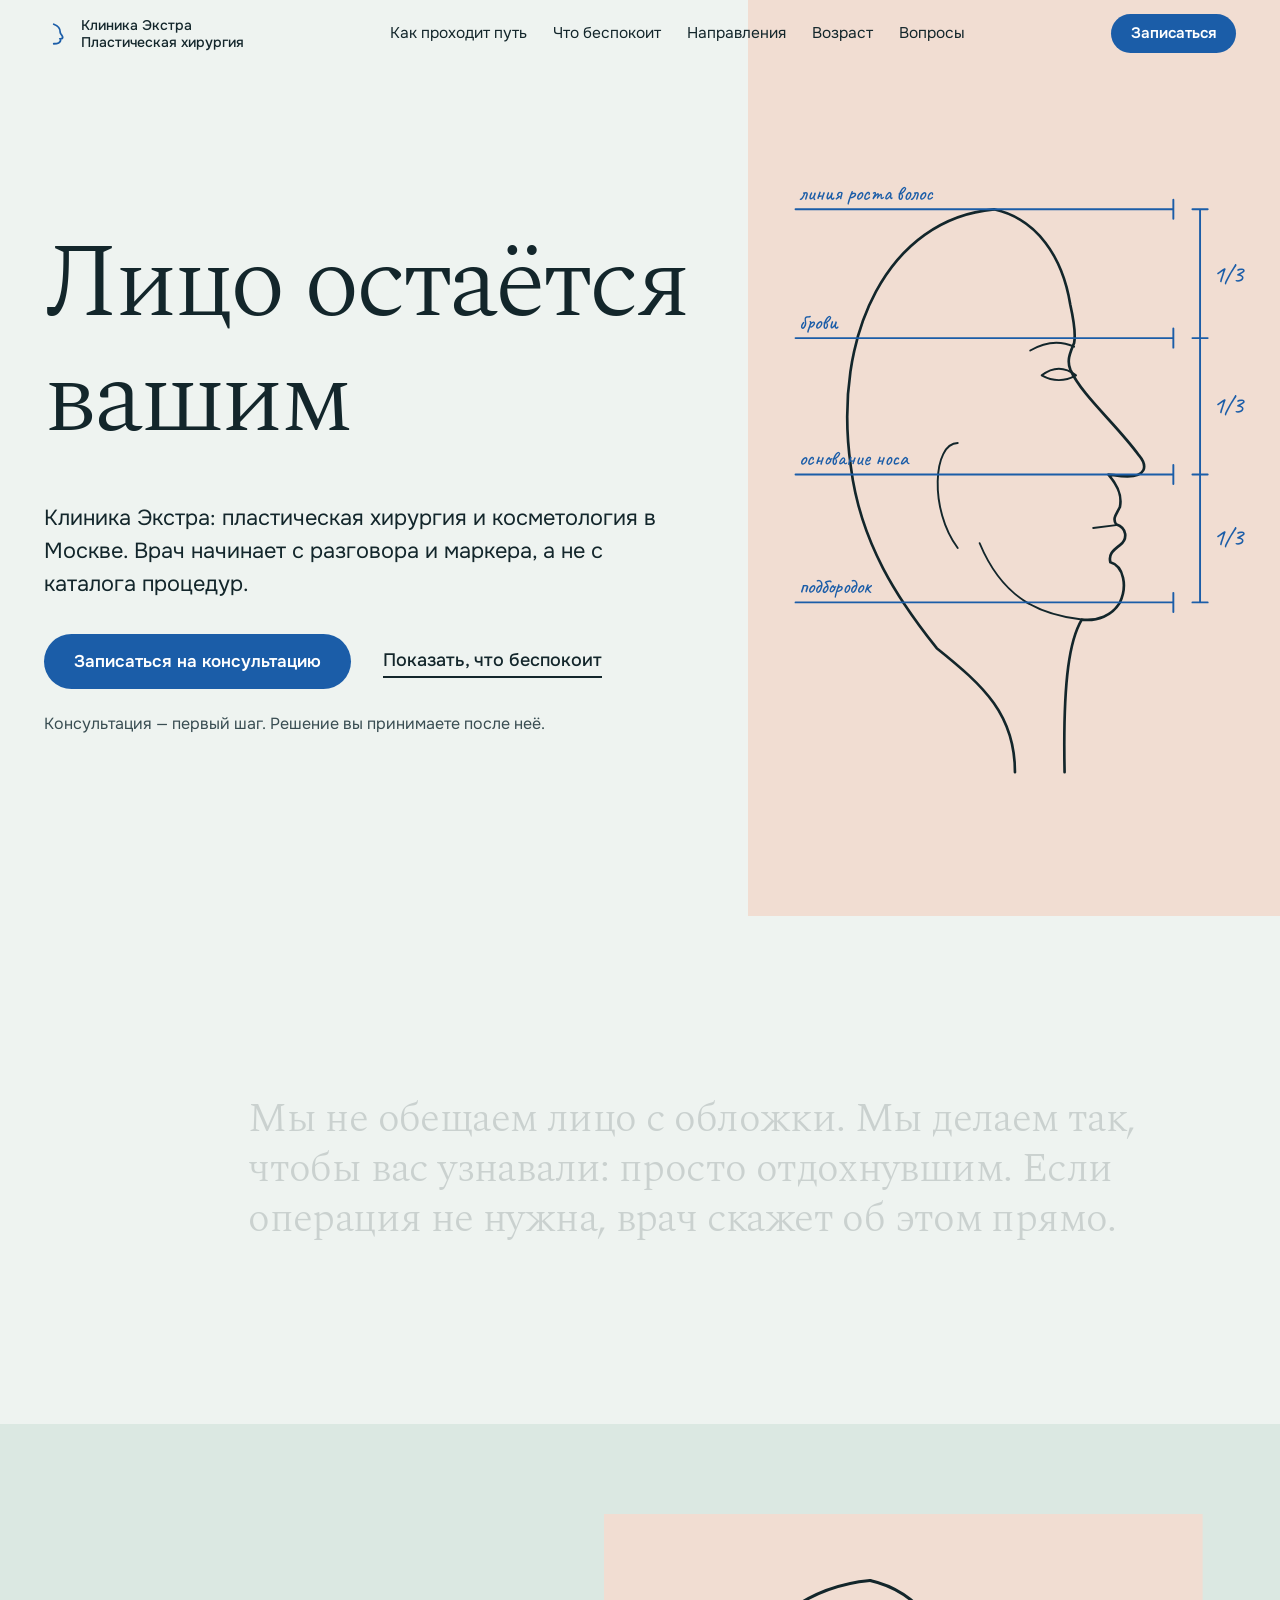
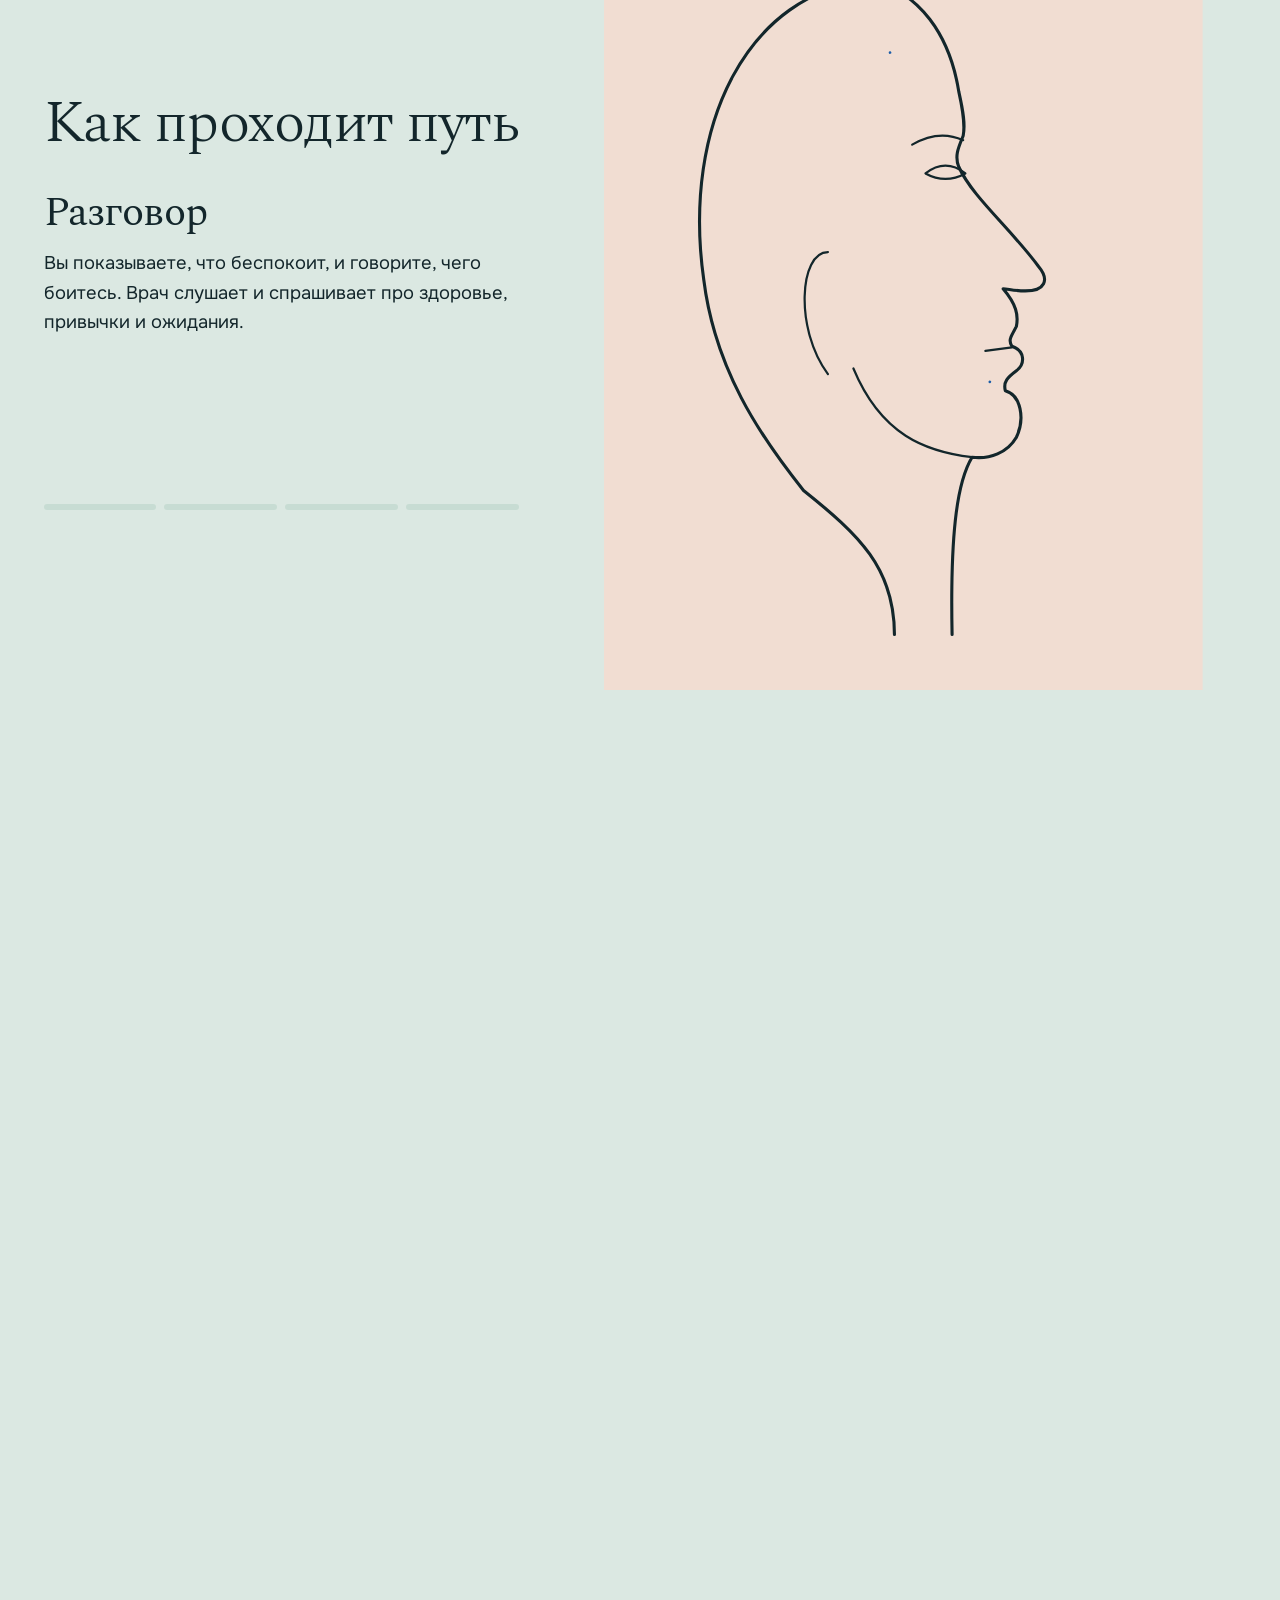
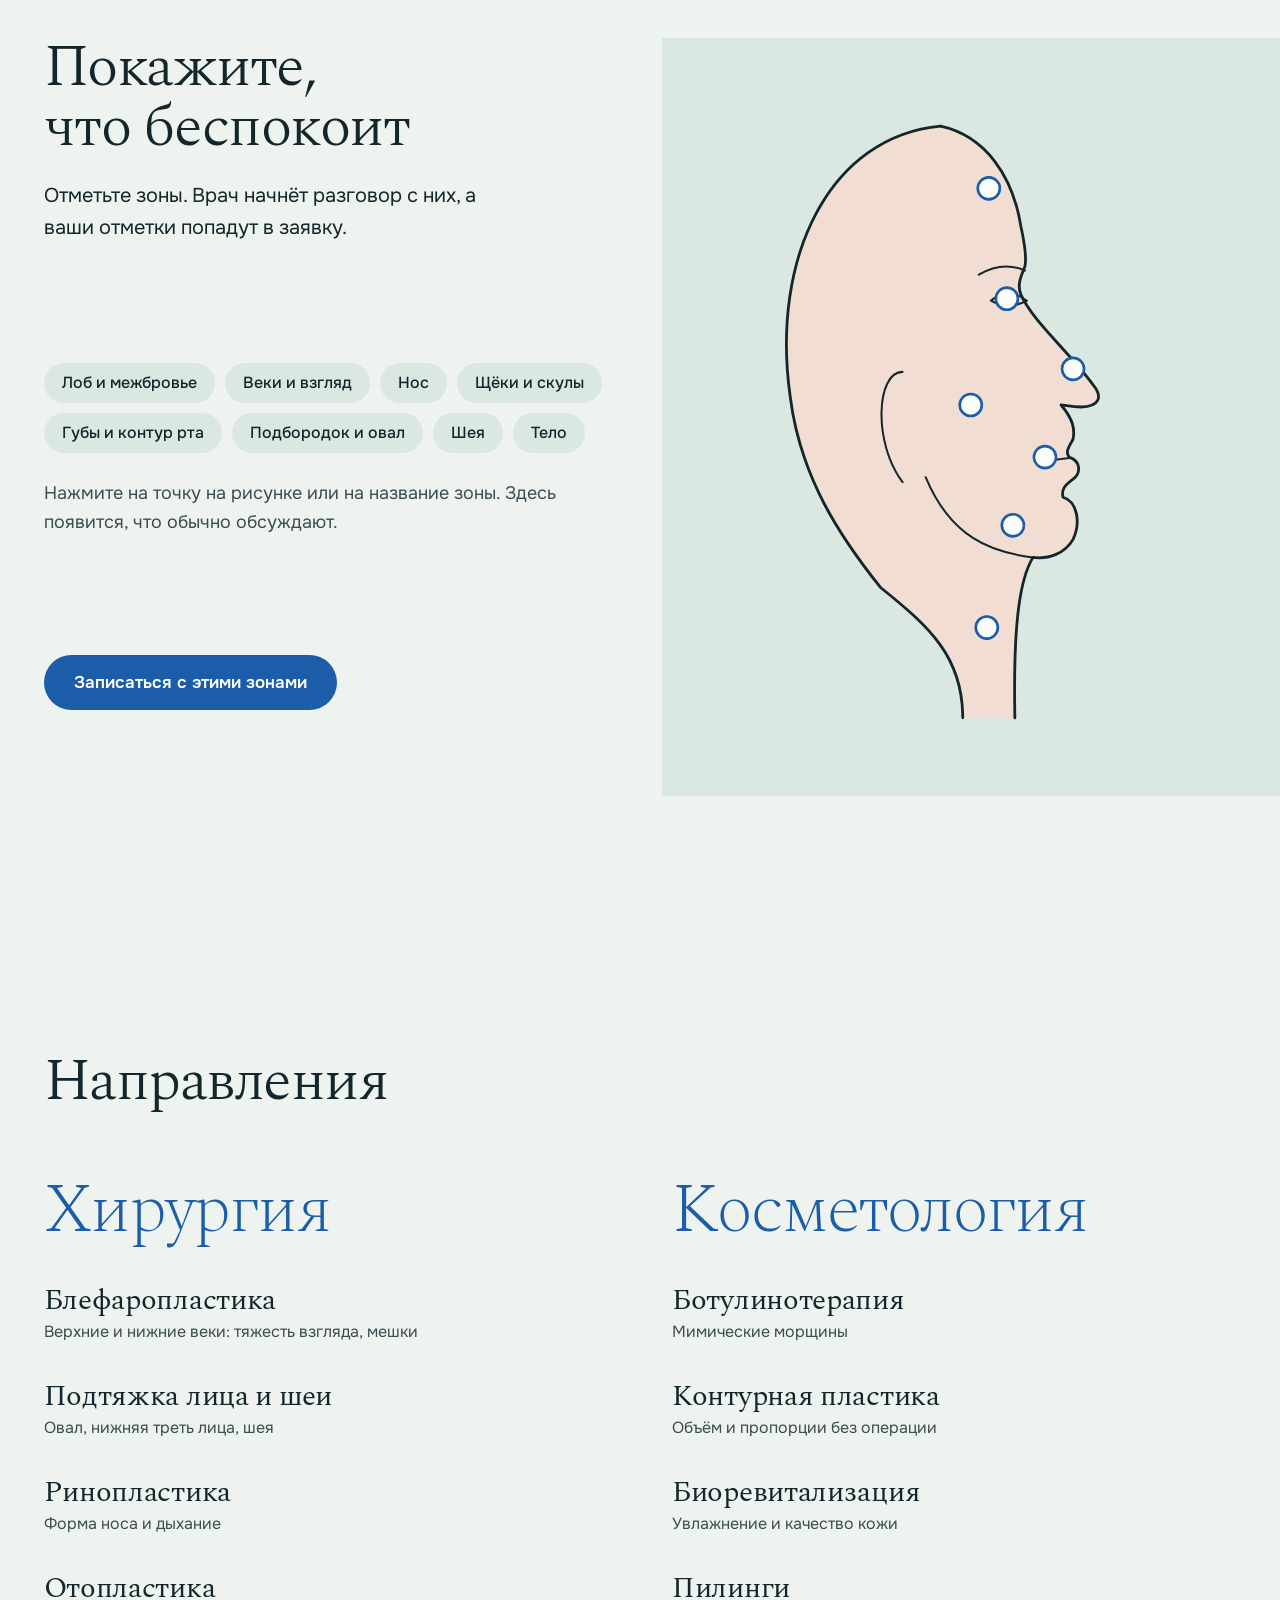
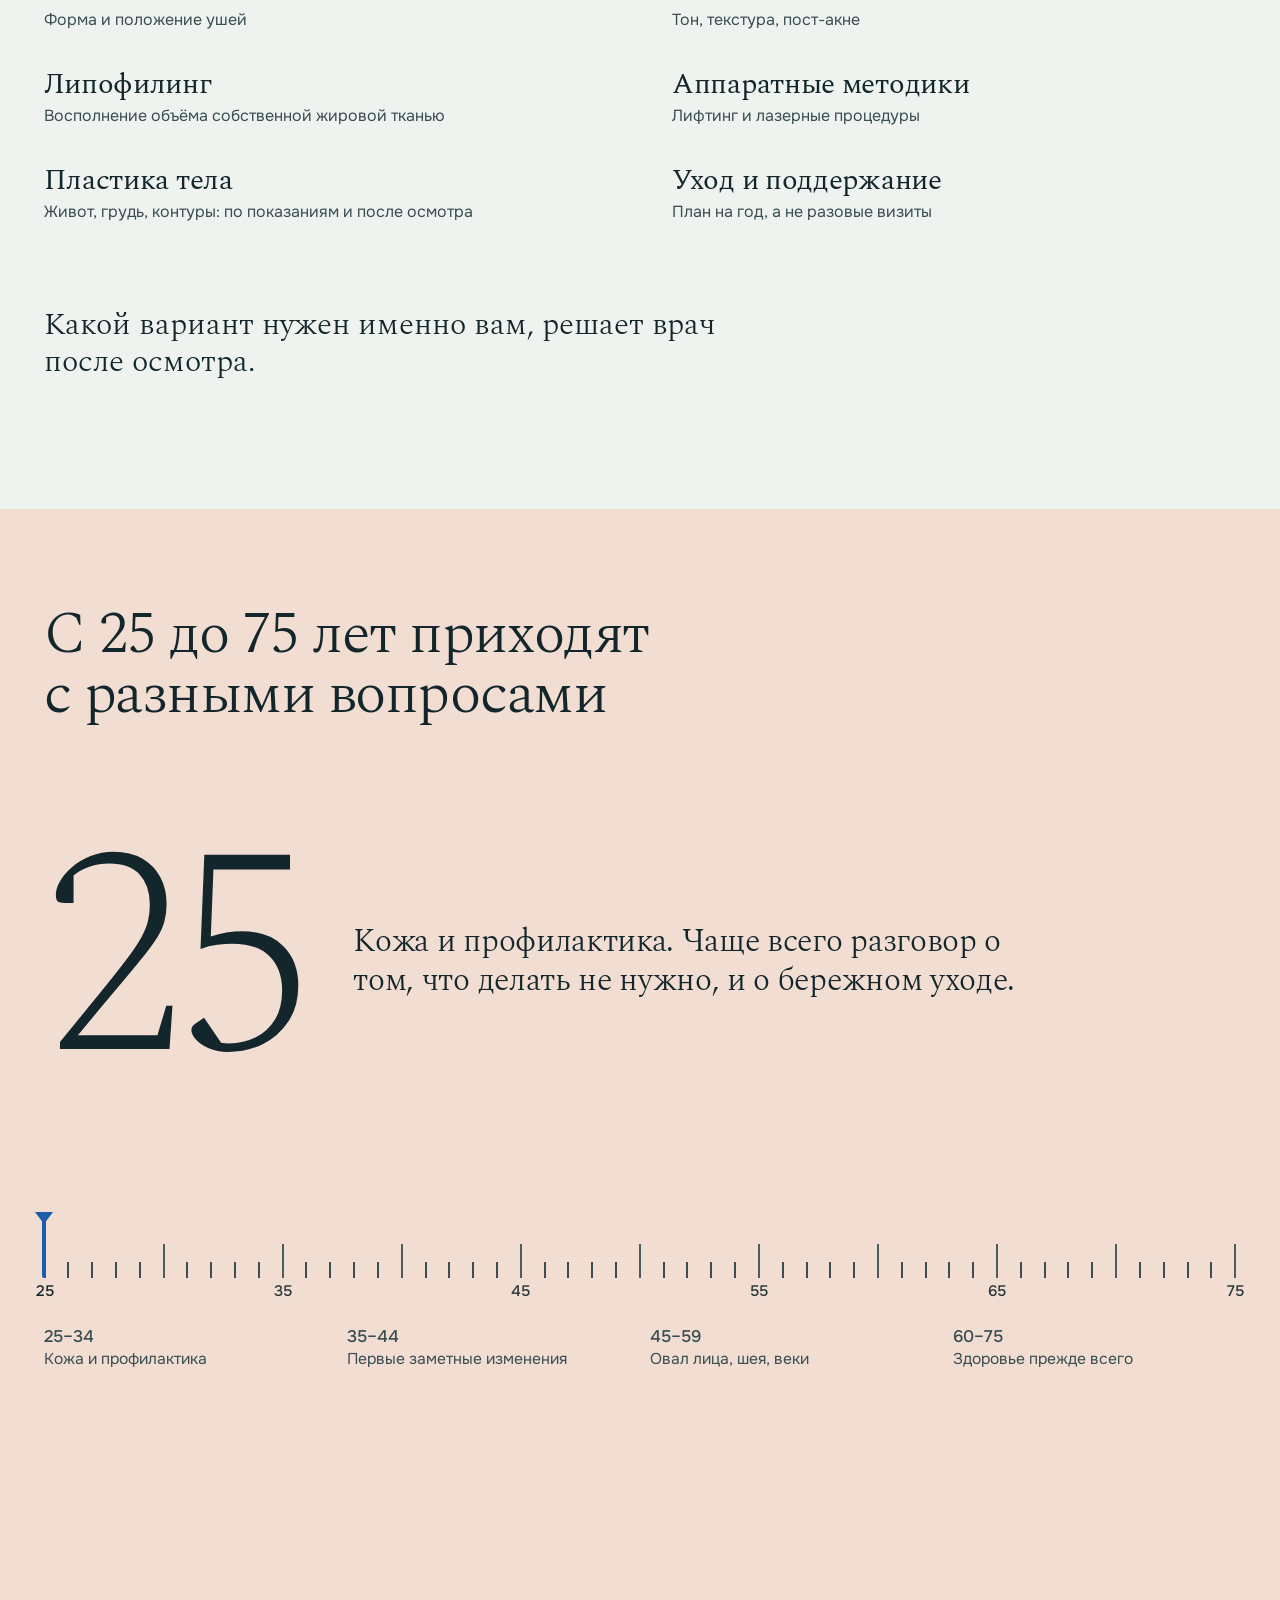
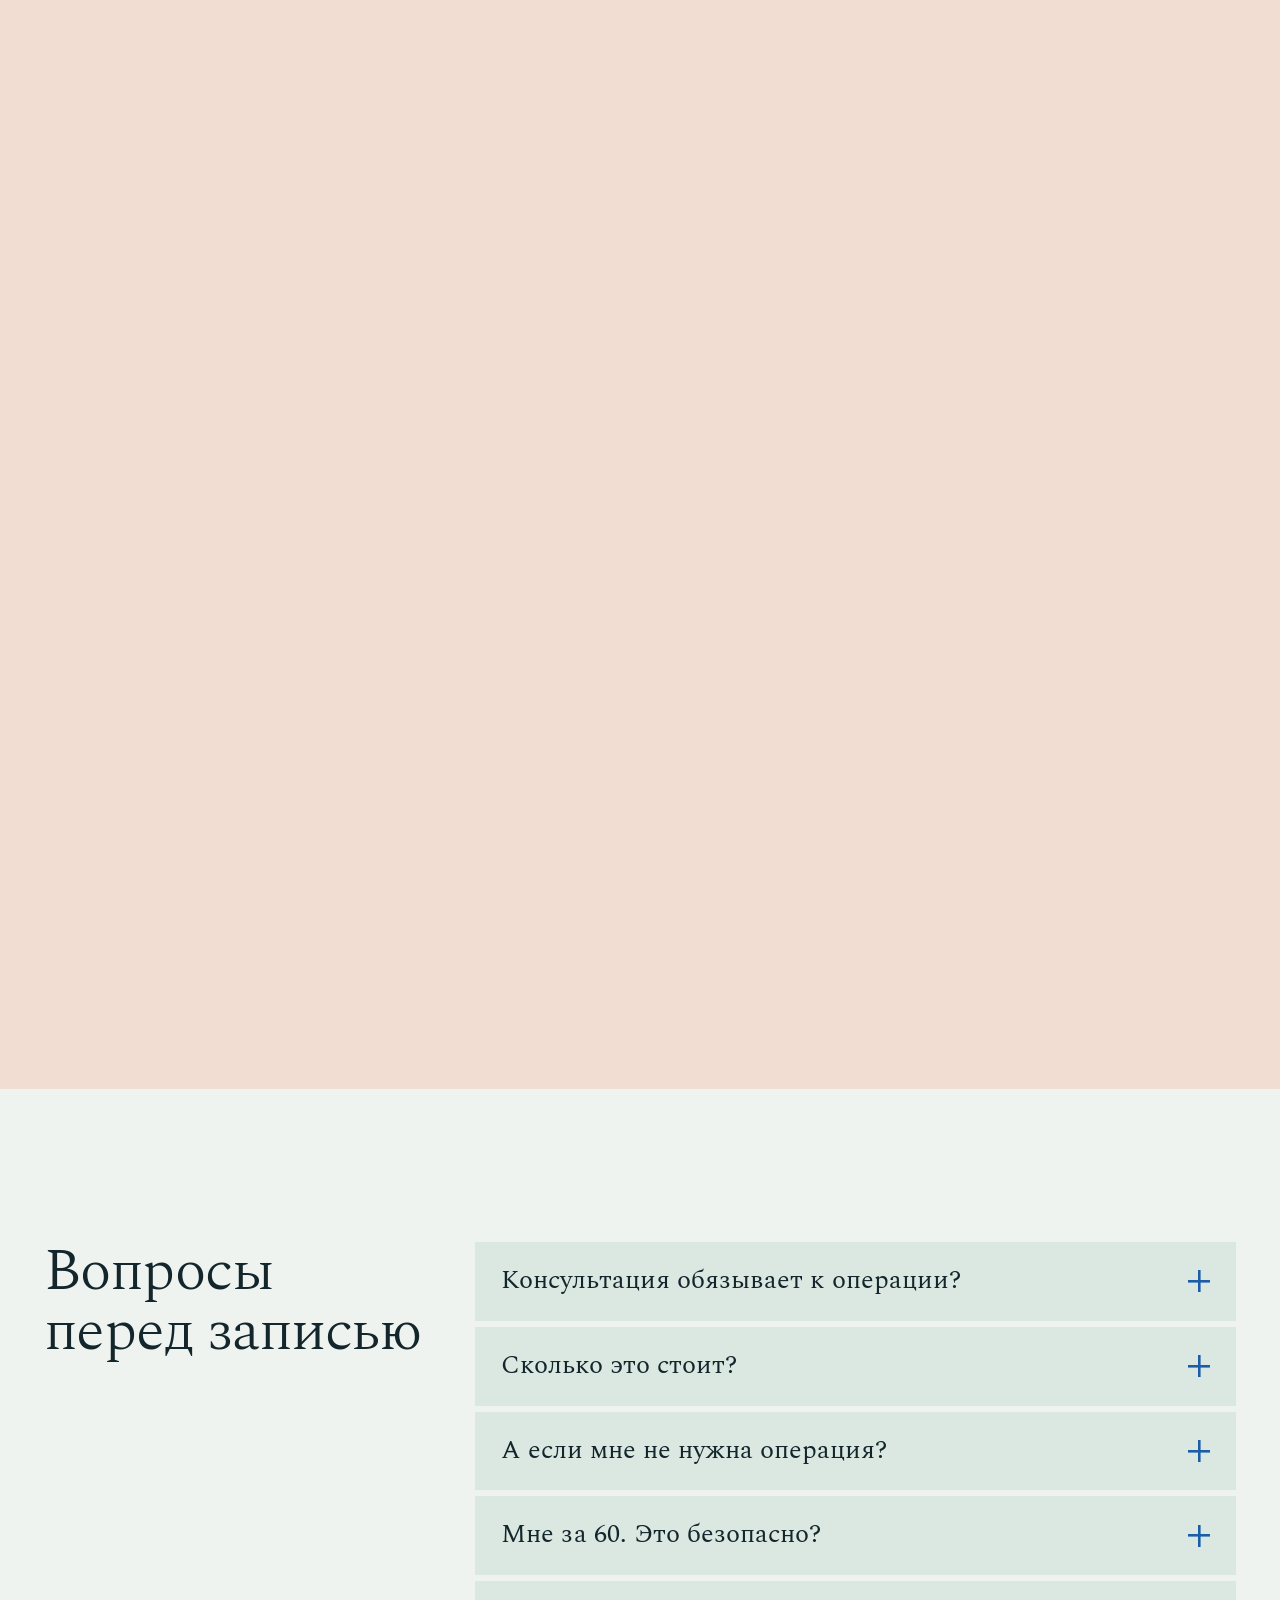
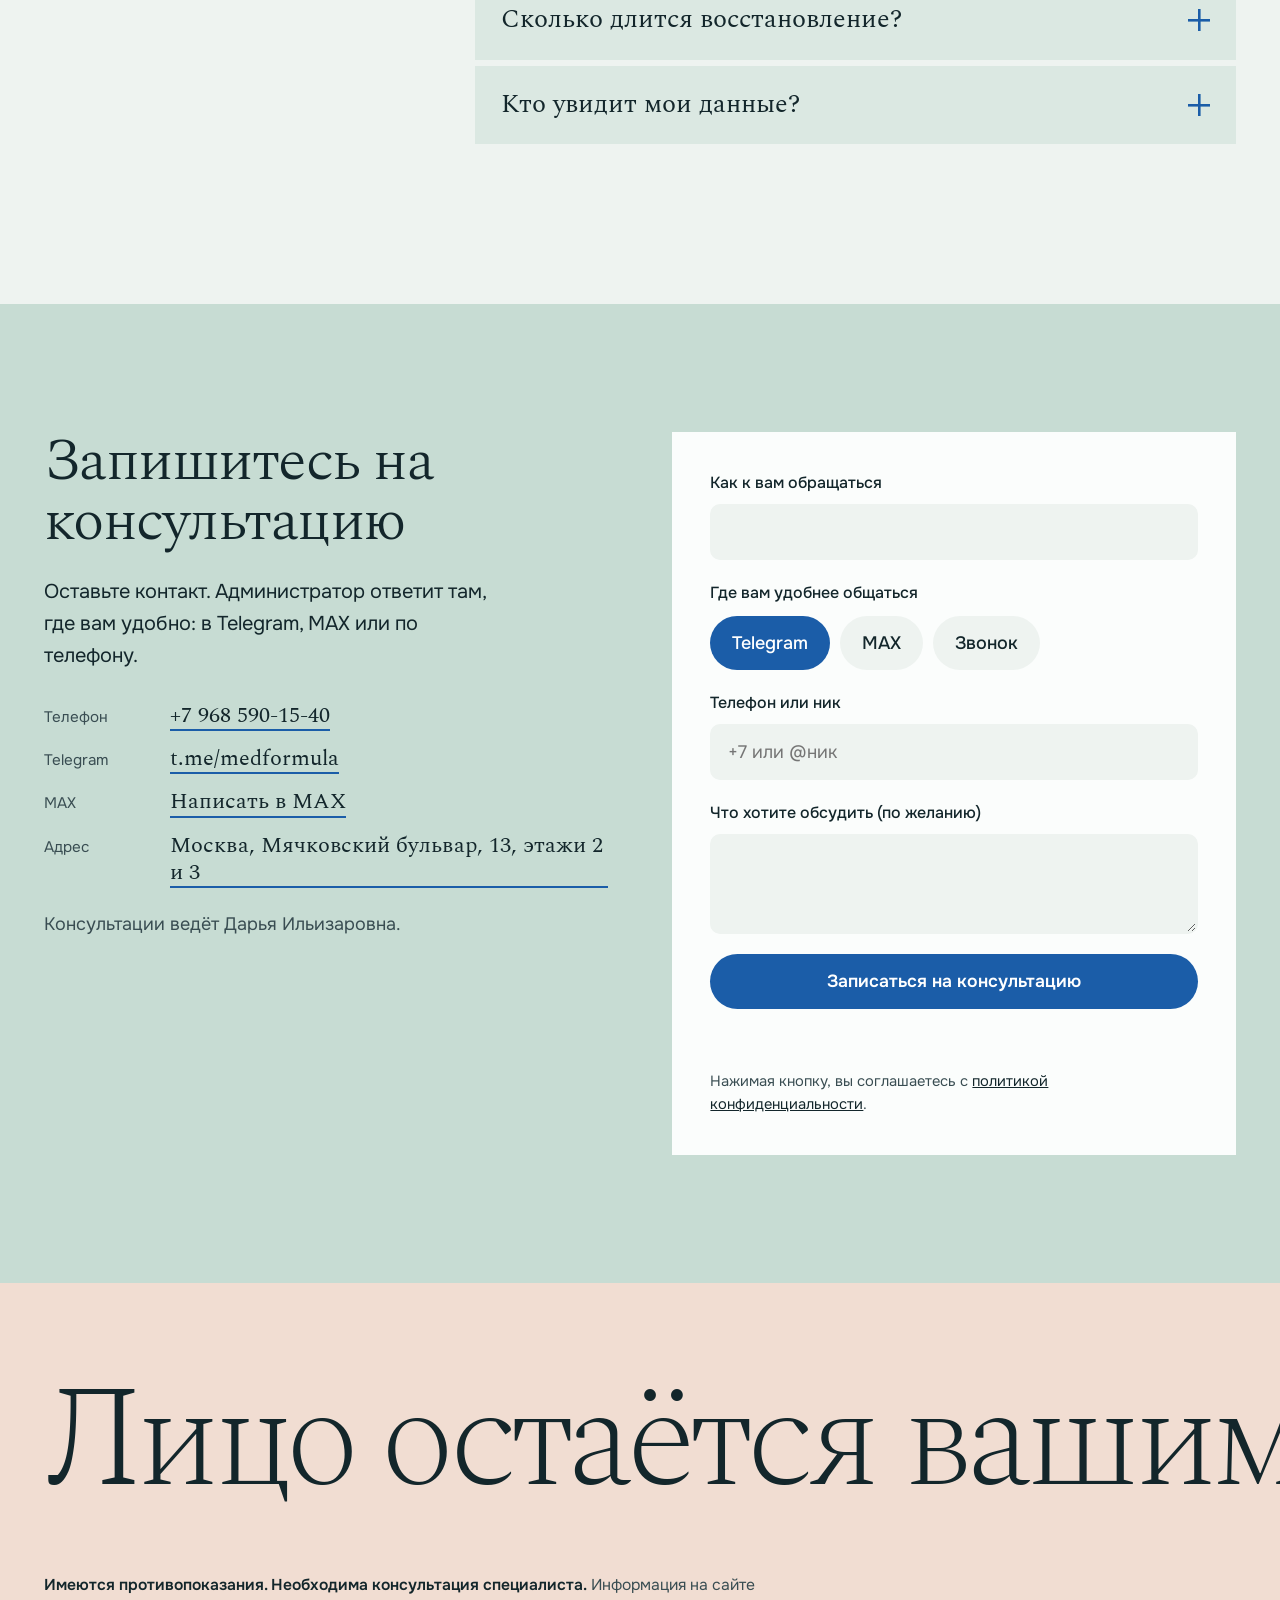
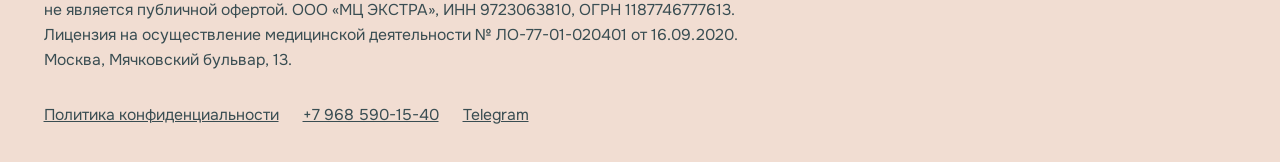
==== commit eb98f617: "Add clinic details: name, license, contacts, doctor" ====
--- a/index.html
+++ b/index.html
@@ -3,9 +3,9 @@
 <head>
 <meta charset="utf-8">
 <meta name="viewport" content="width=device-width, initial-scale=1">
-<title>Пластическая хирургия и косметология в Москве</title>
-<meta name="description" content="Пластическая хирургия и косметология в Москве. Консультация врача: разговор, разметка, план. Решение вы принимаете после неё. Запись в Telegram, MAX или по телефону.">
-<meta property="og:title" content="Лицо остаётся вашим — пластическая хирургия и косметология, Москва">
+<title>Клиника Экстра: пластическая хирургия и косметология в Москве</title>
+<meta name="description" content="Клиника Экстра, Мячковский бульвар, 13: пластическая хирургия и косметология. Консультация врача: разговор, разметка, план. Решение вы принимаете после неё. Запись в Telegram, MAX или по телефону.">
+<meta property="og:title" content="Клиника Экстра — лицо остаётся вашим. Пластическая хирургия и косметология, Москва">
 <meta property="og:description" content="Врач начинает с разговора и маркера, а не с каталога процедур. Запишитесь на консультацию.">
 <meta property="og:type" content="website">
 <meta name="theme-color" content="#eef3f0">
@@ -18,9 +18,9 @@
 <body>
 
 <header class="bar" id="bar">
-  <a class="bar__mark" href="#top" aria-label="Пластическая хирургия и косметология, на главную">
+  <a class="bar__mark" href="#top" aria-label="Клиника Экстра, на главную">
     <svg viewBox="0 0 32 32" width="26" height="26" aria-hidden="true"><path d="M12 4c6 2 8 6 8 10 0 2 3 4 3 6s-2 2-3 2c1 2 0 4-2 5s-4 1-6 1" fill="none" stroke="currentColor" stroke-width="2.2" stroke-linecap="round"/></svg>
-    <span>Пластическая хирургия<br>и косметология</span>
+    <span>Клиника Экстра<br>Пластическая хирургия</span>
   </a>
   <nav class="bar__nav" aria-label="Разделы">
     <a href="#path">Как проходит путь</a><a href="#zones">Что беспокоит</a><a href="#services">Направления</a><a href="#ages">Возраст</a><a href="#faq">Вопросы</a>
@@ -37,7 +37,7 @@
     <h1 class="hero__title" aria-label="Лицо остаётся вашим">
       <span class="w"><span style="--i:0">Лицо</span></span> <span class="w"><span style="--i:1">остаётся</span></span> <span class="w"><span style="--i:2">вашим</span></span>
     </h1>
-    <p class="hero__lead">Пластическая хирургия и косметология в Москве. Врач начинает с разговора и маркера, а не с каталога процедур.</p>
+    <p class="hero__lead">Клиника Экстра: пластическая хирургия и косметология в Москве. Врач начинает с разговора и маркера, а не с каталога процедур.</p>
     <div class="hero__act">
       <a class="btn" href="#contact" data-mag>Записаться на консультацию</a>
       <a class="lnk" href="#zones">Показать, что беспокоит</a>
@@ -212,6 +212,13 @@
     <h2 id="contactH" class="h2">Запишитесь на консультацию</h2>
     <p class="lede">Оставьте контакт. Администратор ответит там, где вам удобно: в Telegram, MAX или по телефону.</p>
     <p class="zsum" id="zsum" hidden></p>
+    <ul class="reach">
+      <li><span>Телефон</span><a href="tel:+79685901540">+7 968 590-15-40</a></li>
+      <li><span>Telegram</span><a href="https://t.me/medformula" target="_blank" rel="noopener">t.me/medformula</a></li>
+      <li><span>MAX</span><a href="https://max.ru/u/f9LHodD0cOJgdZGCbhdY0hGT8w327yd6Tl-b1okB5bSSTYW1lZ91XczbgIM" target="_blank" rel="noopener">Написать в MAX</a></li>
+      <li><span>Адрес</span><a href="https://yandex.ru/maps/?text=%D0%9C%D0%BE%D1%81%D0%BA%D0%B2%D0%B0%2C%20%D0%9C%D1%8F%D1%87%D0%BA%D0%BE%D0%B2%D1%81%D0%BA%D0%B8%D0%B9%20%D0%B1%D1%83%D0%BB%D1%8C%D0%B2%D0%B0%D1%80%2C%2013" target="_blank" rel="noopener">Москва, Мячковский бульвар, 13, этажи 2 и 3</a></li>
+    </ul>
+    <p class="doc">Консультации ведёт Дарья Ильизаровна.</p>
   </div>
   <form class="form" id="leadForm" novalidate>
     <input type="text" name="_gotcha" style="display:none" tabindex="-1" autocomplete="off">
@@ -235,8 +242,8 @@
 <footer class="foot">
   <p class="foot__big" aria-hidden="true">Лицо остаётся вашим</p>
   <div class="foot__row">
-    <p class="foot__legal"><strong>Имеются противопоказания. Необходима консультация специалиста.</strong> Информация на сайте не является публичной офертой. Лицензия на осуществление медицинской деятельности: данные будут указаны здесь.</p>
-    <p class="foot__links"><a href="privacy.html">Политика конфиденциальности</a> <span>Москва</span></p>
+    <p class="foot__legal"><strong>Имеются противопоказания. Необходима консультация специалиста.</strong> Информация на сайте не является публичной офертой. ООО «МЦ ЭКСТРА», ИНН 9723063810, ОГРН 1187746777613. Лицензия на осуществление медицинской деятельности № ЛО-77-01-020401 от 16.09.2020. Москва, Мячковский бульвар, 13.</p>
+    <p class="foot__links"><a href="privacy.html">Политика конфиденциальности</a> <a href="tel:+79685901540">+7 968 590-15-40</a> <a href="https://t.me/medformula" target="_blank" rel="noopener">Telegram</a></p>
   </div>
 </footer>
 
--- a/styles.css
+++ b/styles.css
@@ -243,3 +243,13 @@
 .js:not(.rm) [data-r].in{opacity:1;transform:none}
 
 @media(prefers-reduced-motion:reduce){*{animation:none!important;transition:none!important;scroll-behavior:auto!important}}
+
+/* contacts block */
+.reach{list-style:none;padding:0;margin-top:30px;display:grid;gap:14px}
+.reach li{display:grid;grid-template-columns:6.5em 1fr;gap:12px;align-items:baseline;font-size:1.1rem}
+.reach span{color:var(--ink2);font-size:.95rem}
+.reach a{font:400 clamp(1.2rem,1.7vw,1.5rem)/1.25 var(--serif);text-decoration:none;background:linear-gradient(var(--marker),var(--marker)) 0 100%/100% 2px no-repeat;padding-bottom:2px;transition:background-size .5s var(--ease)}
+.reach a:hover{background-size:0 2px;background-position:100% 100%}
+.doc{margin-top:22px;color:var(--ink2)}
+.foot__links{flex-wrap:wrap}
+.reach a{justify-self:start}
